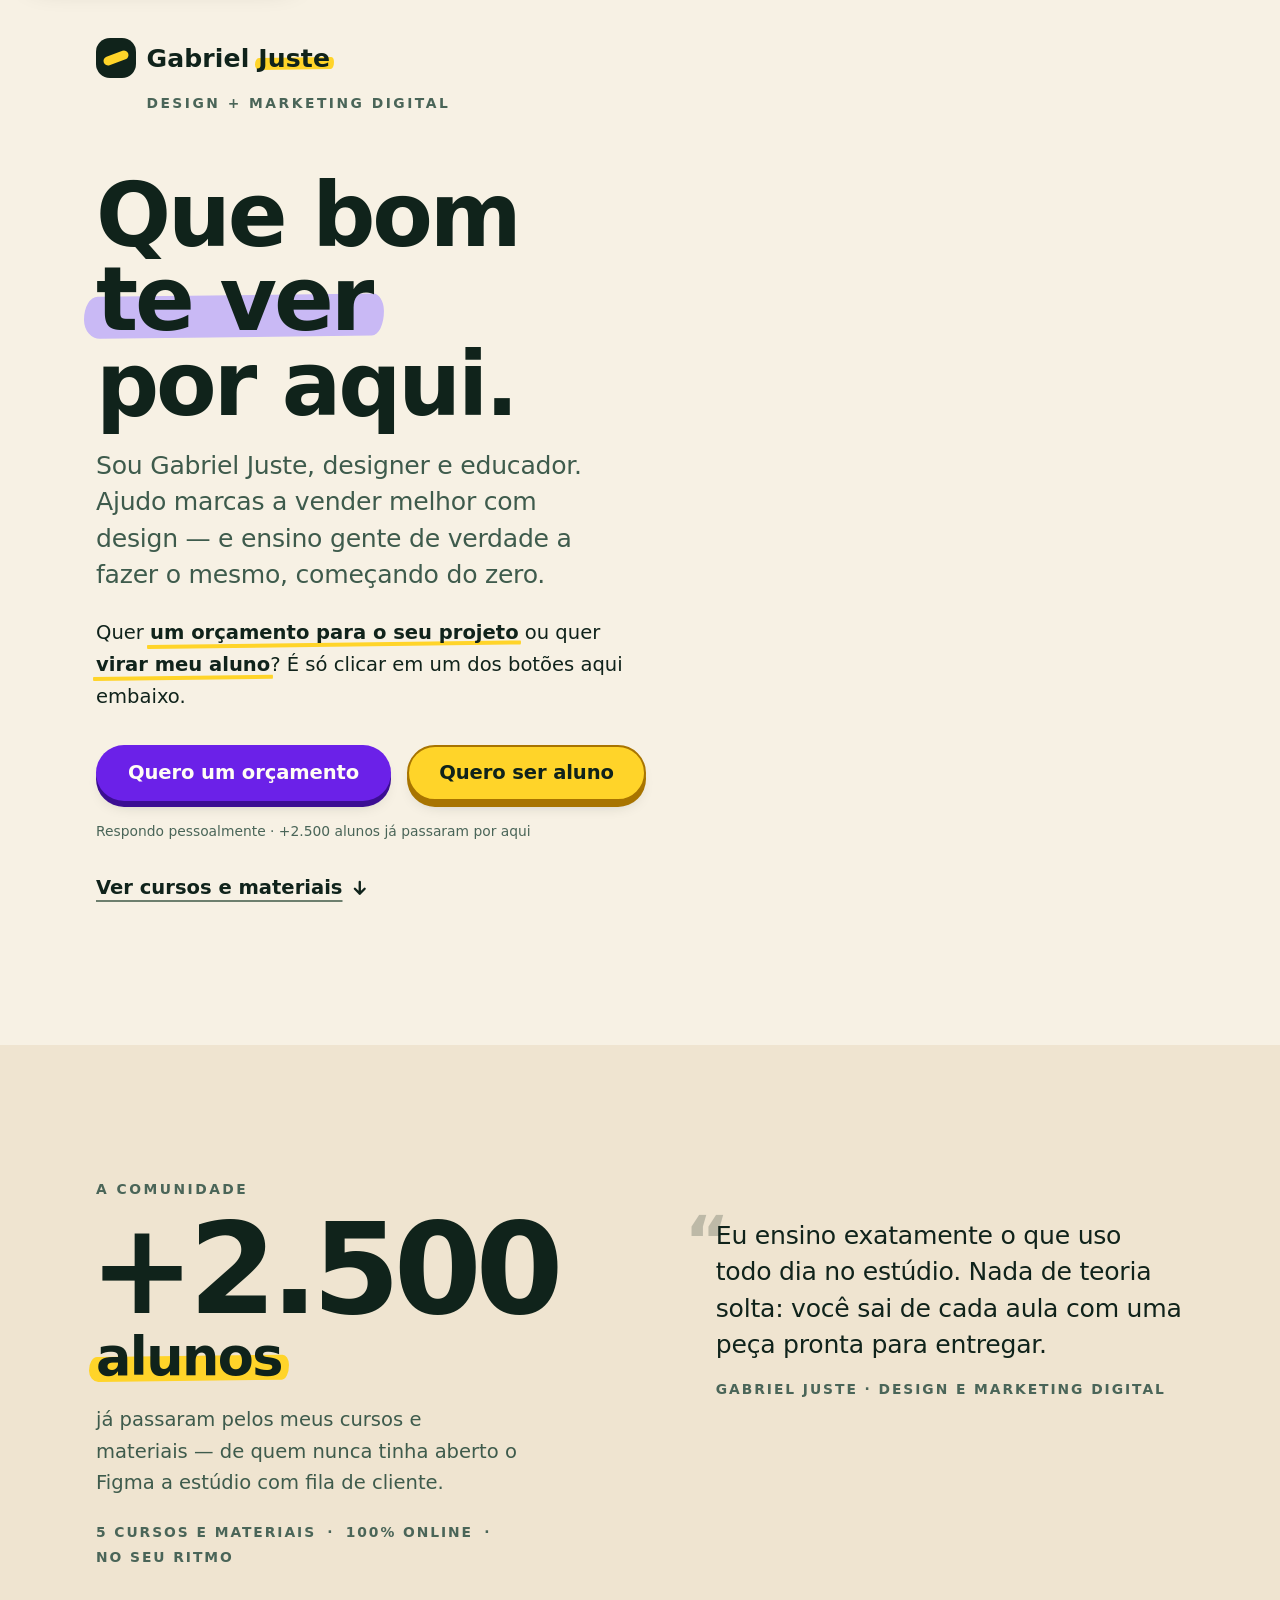
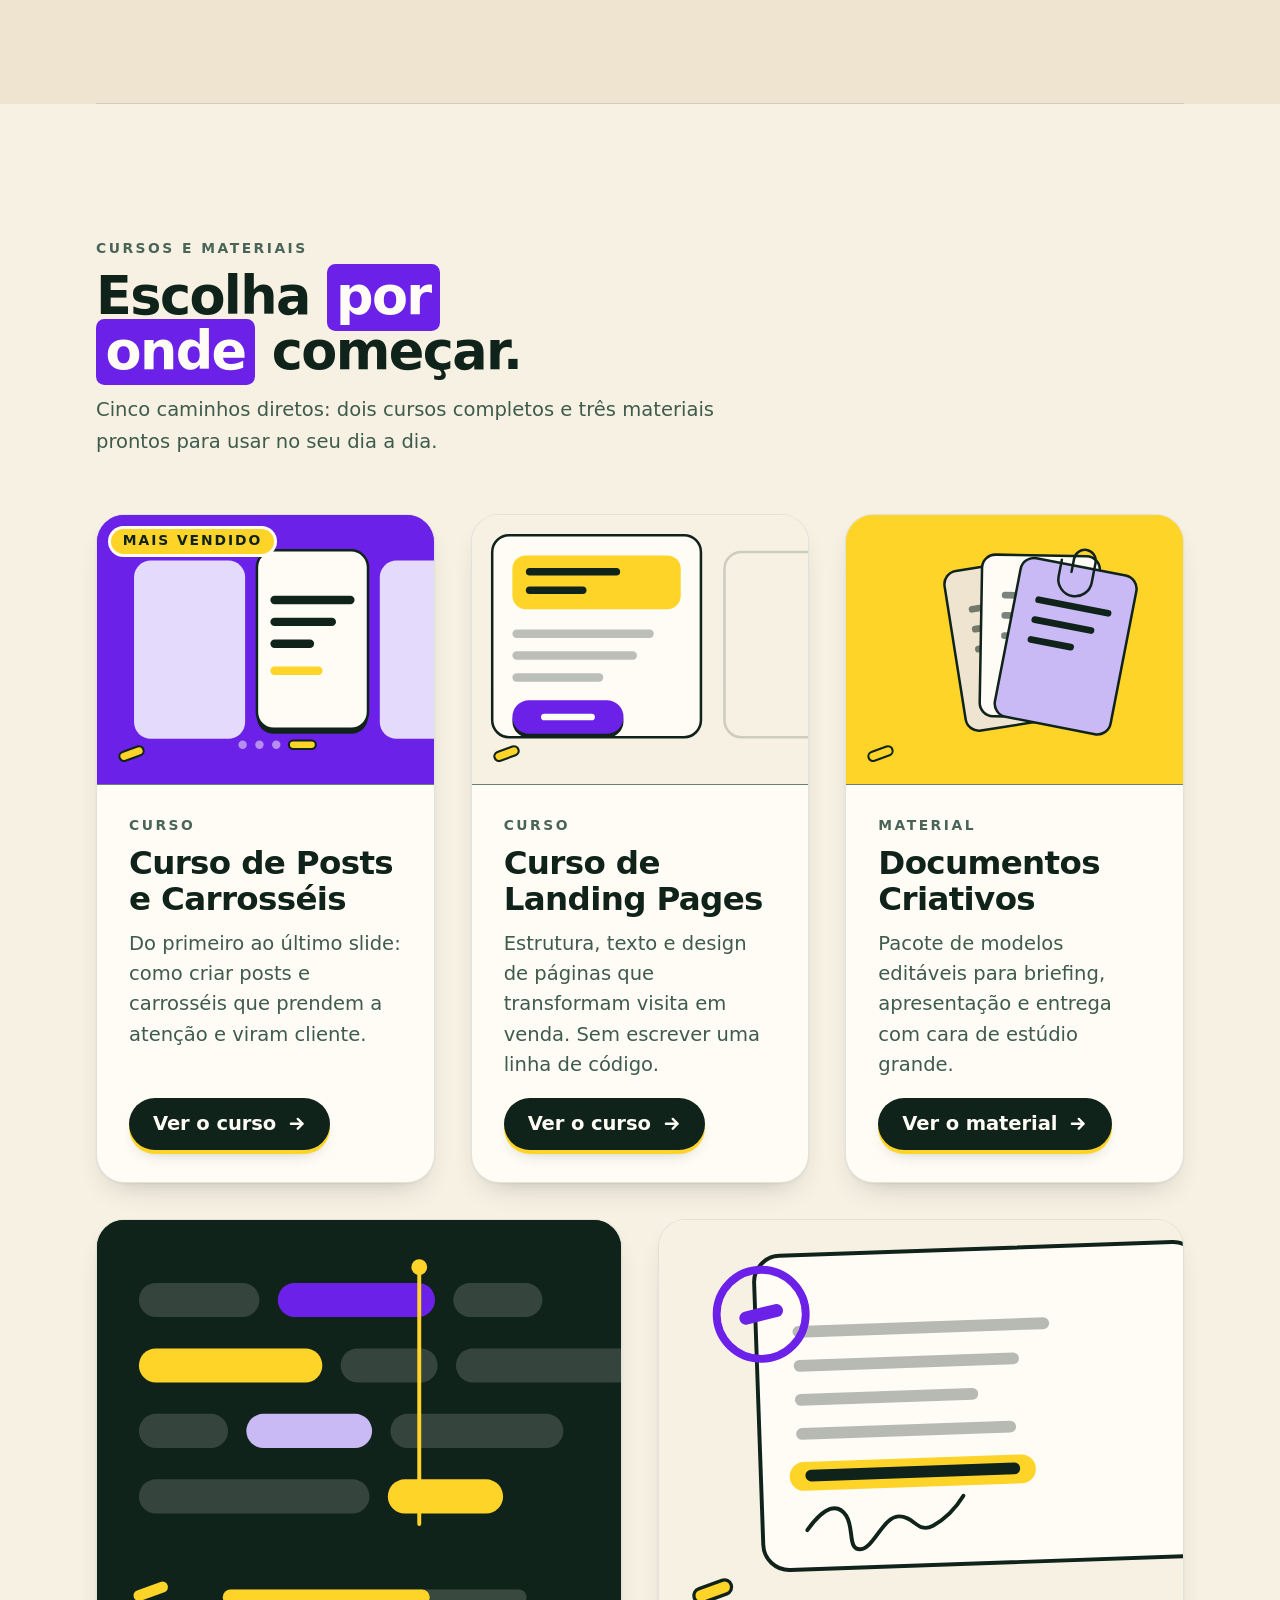
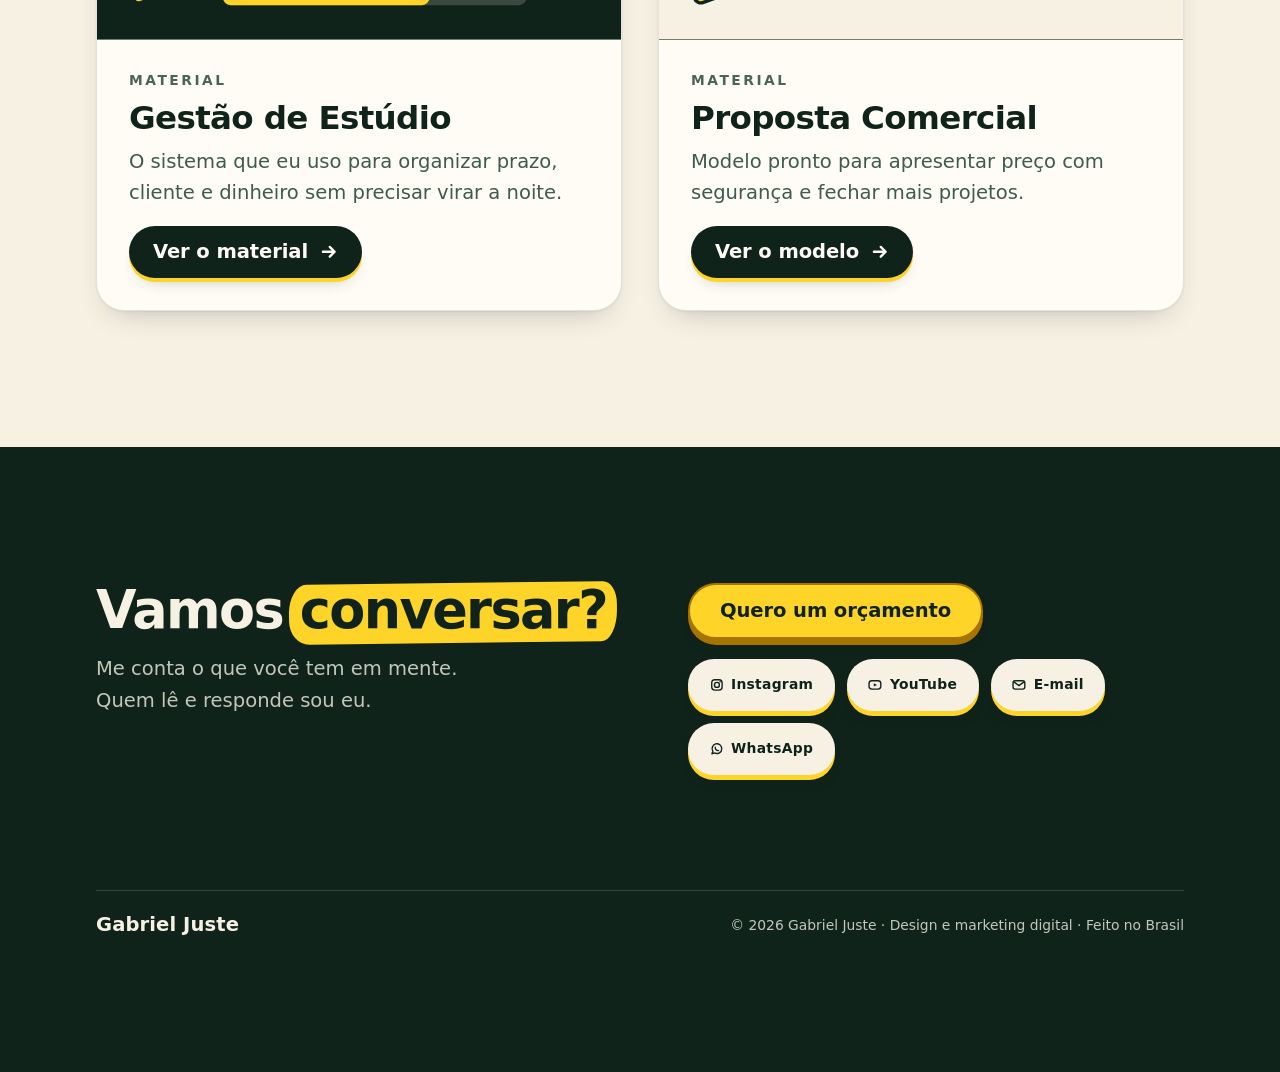
==== index.html @ 2e410f9e "Add Gabriel Juste link-bio landing page Static single-page hub (index.html + styles.css, no framewor" ====
<!doctype html>
<html lang="pt-BR">
<head>
<meta charset="utf-8">
<meta name="viewport" content="width=device-width, initial-scale=1">
<title>Gabriel Juste — Design e Marketing Digital</title>
<meta name="description" content="Cursos, materiais e orçamentos de design e marketing digital com Gabriel Juste. Mais de 2.500 alunos.">
<meta name="theme-color" content="#F7F1E4">
<meta name="color-scheme" content="only light">
<meta property="og:type" content="website">
<meta property="og:title" content="Gabriel Juste — Design e Marketing Digital">
<meta property="og:description" content="Cursos, materiais e orçamentos de design e marketing digital. Mais de 2.500 alunos.">
<meta property="og:locale" content="pt_BR">
<link rel="stylesheet" href="styles.css">
<link rel="icon" href="data:image/svg+xml,%3Csvg xmlns='http://www.w3.org/2000/svg' viewBox='0 0 40 40'%3E%3Crect width='40' height='40' rx='14' fill='%2310231B'/%3E%3Crect x='7' y='15.5' width='26' height='9' rx='4.5' fill='%23FFD429' transform='rotate(-20 20 20)'/%3E%3C/svg%3E">

<!-- =========================================================
     LINKS A SUBSTITUIR ANTES DE PUBLICAR
     Todos os href="#" abaixo são provisórios. Trocar por:
       1. "Quero um orçamento"  → link do WhatsApp / formulário
          ex.: https://wa.me/55DDDNUMERO?text=Oi%20Gabriel...
       2. "Quero ser aluno"     → página de vendas / checkout
       3. Os 5 botões dos cards → link de cada curso/material
       4. Rodapé                → Instagram, YouTube, e-mail, WhatsApp
     Os trechos marcados com "CONFIRMAR" sao texto de rascunho
     só o número "+2.500 alunos" veio do cliente.
     ========================================================= -->
</head>
<body>

<a class="skip" href="#conteudo">Pular para o conteúdo</a>

<!-- A marca do grifo: declarada uma vez, reutilizada nas cinco capas -->
<svg aria-hidden="true" focusable="false" style="position:absolute;width:0;height:0;overflow:hidden"><defs>
  <g id="grifo-mark">
    <rect x="0" y="0" width="30" height="11" rx="5.5" fill="#FFD429"
          stroke="#10231B" stroke-width="2.5" transform="rotate(-20 15 5.5)"/>
  </g>
  <g id="seta-dir">
    <path d="M4 10h12M11 5l5 5-5 5" fill="none" stroke="currentColor"
          stroke-width="2.4" stroke-linecap="round" stroke-linejoin="round"/>
  </g>
  <g id="seta-baixo">
    <path d="M10 4v12M5 11l5 5 5-5" fill="none" stroke="currentColor"
          stroke-width="2.4" stroke-linecap="round" stroke-linejoin="round"/>
  </g>
</defs></svg>

<header class="topo">
  <div class="wrap">
    <a class="logo" href="/">
      <svg class="logo__mark" width="40" height="40" viewBox="0 0 40 40" aria-hidden="true" focusable="false">
        <rect width="40" height="40" rx="14" fill="#10231B"/>
        <rect x="7" y="15.5" width="26" height="9" rx="4.5" fill="#FFD429" transform="rotate(-20 20 20)"/>
      </svg>
      <span class="wordmark">Gabriel <span class="grifo"><span>Juste</span></span></span>
    </a>
    <p class="kicker">Design + Marketing Digital</p>
  </div>
</header>

<main id="conteudo">

  <!-- ============ 1. TOPO / BOAS-VINDAS ============ -->
  <section class="hero" aria-labelledby="h-hero">
    <div class="wrap">
      <div class="col">
        <h1 id="h-hero">Que bom <span class="grifo grifo--lilas" style="--i:0"><span>te ver</span></span> por aqui.</h1>

        <p class="lead">Sou Gabriel Juste, designer e educador. Ajudo marcas a vender melhor com design — e ensino gente de verdade a fazer o mesmo, começando do zero.</p>

        <p class="instrucao">Quer <strong class="grifo grifo--sublinha" style="--i:1"><span>um orçamento para o seu projeto</span></strong> ou quer <strong class="grifo grifo--sublinha" style="--i:2"><span>virar meu aluno</span></strong>? É só clicar em um dos botões aqui embaixo.</p>

        <div class="cta-row">
          <a class="btn btn--primary" href="#">Quero um orçamento</a>
          <a class="btn btn--secondary" href="#">Quero ser aluno</a>
        </div>

        <!-- CONFIRMAR: prazo de resposta -->
        <p class="micro">Respondo pessoalmente · +2.500 alunos já passaram por aqui</p>

        <a class="link-t" href="#cursos">Ver cursos e materiais
          <svg class="btn__arrow" viewBox="0 0 20 20" aria-hidden="true" focusable="false"><use href="#seta-baixo"/></svg>
        </a>
      </div>
    </div>
  </section>

  <!-- ============ 2. DESTAQUE / PROVA SOCIAL ============ -->
  <section class="band band--sand" aria-labelledby="h-prova">
    <div class="wrap">
      <p class="kicker">A comunidade</p>

      <div class="stat">
        <div>
          <h2 id="h-prova" class="stat__head">
            <span class="stat__num">+2.500</span>
            <span class="stat__word grifo" style="--i:0"><span>alunos</span></span>
          </h2>
          <p class="stat__support">já passaram pelos meus cursos e materiais — de quem nunca tinha aberto o Figma a estúdio com fila de cliente.</p>
          <!-- CONFIRMAR: formato e disponibilidade das ofertas -->
          <ul class="stat__mini">
            <li>5 cursos e materiais</li>
            <li>100% online</li>
            <li>No seu ritmo</li>
          </ul>
        </div>

        <div class="stat__quote">
          <blockquote>Eu ensino exatamente o que uso todo dia no estúdio. Nada de teoria solta: você sai de cada aula com uma peça pronta para entregar.</blockquote>
          <cite>Gabriel Juste · Design e marketing digital</cite>
        </div>
      </div>
    </div>
  </section>

  <!-- ============ 3. CURSOS E MATERIAIS ============ -->
  <section class="cursos" id="cursos" aria-labelledby="h-cursos">
    <div class="wrap">
      <p class="kicker">Cursos e materiais</p>
      <h2 id="h-cursos">Escolha <span class="bloco">por onde</span> começar.</h2>
      <p class="cursos__sub">Cinco caminhos diretos: dois cursos completos e três materiais prontos para usar no seu dia a dia.</p>

      <ul class="cards">

        <!-- 1. POSTS E CARROSSÉIS -->
        <li class="card"><article>
          <div class="card__cover" style="--cover-bg:#6B21E8">
            <svg viewBox="0 0 400 320" preserveAspectRatio="xMidYMid meet" width="100%" height="100%" aria-hidden="true" focusable="false">
              <rect width="400" height="320" fill="#6B21E8"/>
              <rect x="44" y="54" width="132" height="212" rx="20" fill="#E4DAFB"/>
              <path d="M356 146l18 14-18 14" fill="none" stroke="#10231B" stroke-width="3" stroke-linecap="round" stroke-linejoin="round"/>
              <rect x="336" y="54" width="132" height="212" rx="20" fill="#E4DAFB"/>
              <rect x="190" y="48" width="132" height="212" rx="20" fill="#10231B"/>
              <rect x="190" y="42" width="132" height="212" rx="20" fill="#FFFCF5" stroke="#10231B" stroke-width="3"/>
              <rect x="206" y="96" width="100" height="10" rx="5" fill="#10231B"/>
              <rect x="206" y="122" width="78" height="10" rx="5" fill="#10231B"/>
              <rect x="206" y="148" width="52" height="10" rx="5" fill="#10231B"/>
              <rect x="206" y="180" width="62" height="10" rx="5" fill="#FFD429"/>
              <rect x="168" y="268" width="10" height="10" rx="5" fill="#FFFCF5" opacity=".5"/>
              <rect x="188" y="268" width="10" height="10" rx="5" fill="#FFFCF5" opacity=".5"/>
              <rect x="208" y="268" width="10" height="10" rx="5" fill="#FFFCF5" opacity=".5"/>
              <rect x="228" y="268" width="32" height="10" rx="5" fill="#FFD429" stroke="#10231B" stroke-width="2.5"/>
              <use href="#grifo-mark" x="26" y="278"/>
            </svg>
            <span class="card__badge">Mais vendido</span>
          </div>
          <div class="card__body">
            <p class="kicker">Curso</p>
            <h3>Curso de Posts e Carrosséis</h3>
            <p class="card__desc">Do primeiro ao último slide: como criar posts e carrosséis que prendem a atenção e viram cliente.</p>
            <a class="btn btn--card" href="#" aria-label="Ver o Curso de Posts e Carrosséis">Ver o curso
              <svg class="btn__arrow" viewBox="0 0 20 20" aria-hidden="true" focusable="false"><use href="#seta-dir"/></svg>
            </a>
          </div>
        </article></li>

        <!-- 2. LANDING PAGES -->
        <li class="card"><article>
          <div class="card__cover" style="--cover-bg:#F7F1E4">
            <svg viewBox="0 0 400 320" preserveAspectRatio="xMidYMid meet" width="100%" height="100%" aria-hidden="true" focusable="false">
              <rect width="400" height="320" fill="#F7F1E4"/>
              <rect x="300" y="44" width="120" height="220" rx="20" fill="none" stroke="#10231B" stroke-width="3" opacity=".18"/>
              <rect x="24" y="24" width="248" height="240" rx="20" fill="#FFFCF5" stroke="#10231B" stroke-width="3"/>
              <rect x="48" y="48" width="200" height="64" rx="16" fill="#FFD429"/>
              <rect x="64" y="63" width="112" height="9" rx="4.5" fill="#10231B"/>
              <rect x="64" y="85" width="72" height="9" rx="4.5" fill="#10231B"/>
              <rect x="48" y="136" width="168" height="10" rx="5" fill="#10231B" opacity=".28"/>
              <rect x="48" y="162" width="148" height="10" rx="5" fill="#10231B" opacity=".28"/>
              <rect x="48" y="188" width="108" height="10" rx="5" fill="#10231B" opacity=".28"/>
              <rect x="48" y="225" width="132" height="40" rx="20" fill="#10231B"/>
              <rect x="48" y="220" width="132" height="40" rx="20" fill="#6B21E8"/>
              <rect x="82" y="236" width="64" height="8" rx="4" fill="#FFFCF5"/>
              <use href="#grifo-mark" x="26" y="278"/>
            </svg>
          </div>
          <div class="card__body">
            <p class="kicker">Curso</p>
            <h3>Curso de Landing Pages</h3>
            <p class="card__desc">Estrutura, texto e design de páginas que transformam visita em venda. Sem escrever uma linha de código.</p>
            <a class="btn btn--card" href="#" aria-label="Ver o Curso de Landing Pages">Ver o curso
              <svg class="btn__arrow" viewBox="0 0 20 20" aria-hidden="true" focusable="false"><use href="#seta-dir"/></svg>
            </a>
          </div>
        </article></li>

        <!-- 3. DOCUMENTOS CRIATIVOS -->
        <li class="card"><article>
          <div class="card__cover" style="--cover-bg:#FFD429">
            <svg viewBox="0 0 400 320" preserveAspectRatio="xMidYMid meet" width="100%" height="100%" aria-hidden="true" focusable="false">
              <rect width="400" height="320" fill="#FFD429"/>
              <g transform="rotate(-9 230 158)">
                <rect x="130" y="52" width="140" height="192" rx="16" fill="#EFE4D0" stroke="#10231B" stroke-width="3"/>
                <rect x="154" y="96" width="92" height="8" rx="4" fill="#10231B" opacity=".55"/>
                <rect x="154" y="120" width="76" height="8" rx="4" fill="#10231B" opacity=".55"/>
                <rect x="154" y="144" width="56" height="8" rx="4" fill="#10231B" opacity=".55"/>
              </g>
              <g transform="rotate(1 230 158)">
                <rect x="160" y="48" width="140" height="192" rx="16" fill="#FFFCF5" stroke="#10231B" stroke-width="3"/>
                <rect x="184" y="92" width="92" height="8" rx="4" fill="#10231B" opacity=".55"/>
                <rect x="184" y="116" width="76" height="8" rx="4" fill="#10231B" opacity=".55"/>
                <rect x="184" y="140" width="56" height="8" rx="4" fill="#10231B" opacity=".55"/>
              </g>
              <g transform="rotate(11 230 158)">
                <rect x="190" y="54" width="140" height="192" rx="16" fill="#C9B9F5" stroke="#10231B" stroke-width="3"/>
                <rect x="214" y="98" width="92" height="8" rx="4" fill="#10231B"/>
                <rect x="214" y="122" width="76" height="8" rx="4" fill="#10231B"/>
                <rect x="214" y="146" width="56" height="8" rx="4" fill="#10231B"/>
                <path d="M250 62v-16a13 13 0 0 1 26 0v24a20 20 0 0 1-40 0V50"
                      fill="none" stroke="#10231B" stroke-width="3" stroke-linecap="round" stroke-linejoin="round"/>
              </g>
              <use href="#grifo-mark" x="26" y="278"/>
            </svg>
          </div>
          <div class="card__body">
            <p class="kicker">Material</p>
            <h3>Documentos Criativos</h3>
            <p class="card__desc">Pacote de modelos editáveis para briefing, apresentação e entrega com cara de estúdio grande.</p>
            <a class="btn btn--card" href="#" aria-label="Ver o material Documentos Criativos">Ver o material
              <svg class="btn__arrow" viewBox="0 0 20 20" aria-hidden="true" focusable="false"><use href="#seta-dir"/></svg>
            </a>
          </div>
        </article></li>

        <!-- 4. GESTÃO DE ESTÚDIO -->
        <li class="card card--wide"><article>
          <div class="card__cover" style="--cover-bg:#10231B">
            <svg viewBox="0 0 400 320" preserveAspectRatio="xMidYMid meet" width="100%" height="100%" aria-hidden="true" focusable="false">
              <rect width="400" height="320" fill="#10231B"/>
              <rect x="32"  y="48"  width="92"  height="26" rx="13" fill="#F7F1E4" opacity=".16"/>
              <rect x="138" y="48"  width="120" height="26" rx="13" fill="#6B21E8"/>
              <rect x="272" y="48"  width="68"  height="26" rx="13" fill="#F7F1E4" opacity=".16"/>
              <rect x="32"  y="98"  width="140" height="26" rx="13" fill="#FFD429"/>
              <rect x="186" y="98"  width="74"  height="26" rx="13" fill="#F7F1E4" opacity=".16"/>
              <rect x="274" y="98"  width="140" height="26" rx="13" fill="#F7F1E4" opacity=".16"/>
              <rect x="32"  y="148" width="68"  height="26" rx="13" fill="#F7F1E4" opacity=".16"/>
              <rect x="114" y="148" width="96"  height="26" rx="13" fill="#C9B9F5"/>
              <rect x="224" y="148" width="132" height="26" rx="13" fill="#F7F1E4" opacity=".16"/>
              <rect x="32"  y="198" width="176" height="26" rx="13" fill="#F7F1E4" opacity=".16"/>
              <rect x="222" y="198" width="88"  height="26" rx="13" fill="#FFD429"/>
              <path d="M246 36v196" stroke="#FFD429" stroke-width="3" stroke-linecap="round"/>
              <circle cx="246" cy="36" r="6" fill="#FFD429"/>
              <rect x="96" y="282" width="232" height="12" rx="6" fill="#F7F1E4" opacity=".18"/>
              <rect x="96" y="282" width="158" height="12" rx="6" fill="#FFD429"/>
              <use href="#grifo-mark" x="26" y="278"/>
            </svg>
          </div>
          <div class="card__body">
            <p class="kicker">Material</p>
            <h3>Gestão de Estúdio</h3>
            <p class="card__desc">O sistema que eu uso para organizar prazo, cliente e dinheiro sem precisar virar a noite.</p>
            <a class="btn btn--card" href="#" aria-label="Ver o material Gestão de Estúdio">Ver o material
              <svg class="btn__arrow" viewBox="0 0 20 20" aria-hidden="true" focusable="false"><use href="#seta-dir"/></svg>
            </a>
          </div>
        </article></li>

        <!-- 5. PROPOSTA COMERCIAL -->
        <li class="card card--wide"><article>
          <div class="card__cover" style="--cover-bg:#F7F1E4">
            <svg viewBox="0 0 400 320" preserveAspectRatio="xMidYMid meet" width="100%" height="100%" aria-hidden="true" focusable="false">
              <rect width="400" height="320" fill="#F7F1E4"/>
              <g transform="rotate(-2 246 142)">
                <rect x="76" y="22" width="340" height="240" rx="20" fill="#FFFCF5" stroke="#10231B" stroke-width="3"/>
                <rect x="104" y="76"  width="196" height="9" rx="4.5" fill="#10231B" opacity=".3"/>
                <rect x="104" y="102" width="172" height="9" rx="4.5" fill="#10231B" opacity=".3"/>
                <rect x="104" y="128" width="140" height="9" rx="4.5" fill="#10231B" opacity=".3"/>
                <rect x="104" y="154" width="168" height="9" rx="4.5" fill="#10231B" opacity=".3"/>
                <rect x="98"  y="180" width="188" height="22" rx="11" fill="#FFD429"/>
                <rect x="110" y="186" width="164" height="9"  rx="4.5" fill="#10231B"/>
                <path d="M110 232c14-18 24-20 30-10s0 26 10 26 18-24 30-24 14 14 26 8 20-16 24-22"
                      fill="none" stroke="#10231B" stroke-width="3" stroke-linecap="round" stroke-linejoin="round"/>
              </g>
              <circle cx="78" cy="72" r="34" fill="none" stroke="#6B21E8" stroke-width="6"/>
              <rect x="61" y="67" width="34" height="10" rx="5" fill="#6B21E8" transform="rotate(-14 78 72)"/>
              <use href="#grifo-mark" x="26" y="278"/>
            </svg>
          </div>
          <div class="card__body">
            <p class="kicker">Material</p>
            <h3>Proposta Comercial</h3>
            <p class="card__desc">Modelo pronto para apresentar preço com segurança e fechar mais projetos.</p>
            <a class="btn btn--card" href="#" aria-label="Ver o modelo de Proposta Comercial">Ver o modelo
              <svg class="btn__arrow" viewBox="0 0 20 20" aria-hidden="true" focusable="false"><use href="#seta-dir"/></svg>
            </a>
          </div>
        </article></li>

      </ul>
    </div>
  </section>

</main>

<!-- ============ 4. RODAPÉ ============ -->
<footer class="band band--dark">
  <div class="wrap rodape__grid">
    <div class="rodape__left">
      <h2>Vamos <span class="grifo"><span>conversar?</span></span></h2>
      <p>Me conta o que você tem em mente. Quem lê e responde sou eu.</p>
    </div>

    <div class="rodape__right">
      <a class="btn btn--secondary" href="#">Quero um orçamento</a>
      <nav aria-label="Contato e redes">
        <ul class="contatos">
          <li><a class="btn btn--cream" href="#">
            <svg class="btn__arrow" viewBox="0 0 20 20" aria-hidden="true" focusable="false">
              <rect x="2.5" y="2.5" width="15" height="15" rx="4.5" fill="none" stroke="currentColor" stroke-width="2"/>
              <circle cx="10" cy="10" r="3.6" fill="none" stroke="currentColor" stroke-width="2"/>
              <circle cx="14.6" cy="5.4" r="1.15" fill="currentColor"/>
            </svg>Instagram</a></li>
          <li><a class="btn btn--cream" href="#">
            <svg class="btn__arrow" viewBox="0 0 20 20" aria-hidden="true" focusable="false">
              <rect x="1.5" y="4" width="17" height="12" rx="4" fill="none" stroke="currentColor" stroke-width="2"/>
              <path d="M8.4 7.6l4.6 2.4-4.6 2.4z" fill="currentColor"/>
            </svg>YouTube</a></li>
          <li><a class="btn btn--cream" href="#">
            <svg class="btn__arrow" viewBox="0 0 20 20" aria-hidden="true" focusable="false">
              <rect x="1.5" y="4" width="17" height="12" rx="3" fill="none" stroke="currentColor" stroke-width="2"/>
              <path d="M2.6 5.6L10 11l7.4-5.4" fill="none" stroke="currentColor" stroke-width="2" stroke-linecap="round" stroke-linejoin="round"/>
            </svg>E-mail</a></li>
          <li><a class="btn btn--cream" href="#">
            <svg class="btn__arrow" viewBox="0 0 20 20" aria-hidden="true" focusable="false">
              <path d="M17 9.6a7 7 0 0 1-10.3 6.2L2.8 17l1.3-3.7A7 7 0 1 1 17 9.6z" fill="none" stroke="currentColor" stroke-width="2" stroke-linejoin="round"/>
              <path d="M7.6 7.6c0 3 1.8 4.8 4.8 4.8"  fill="none" stroke="currentColor" stroke-width="2" stroke-linecap="round"/>
            </svg>WhatsApp</a></li>
        </ul>
      </nav>
    </div>

    <div class="rodape__bottom">
      <span class="wordmark">Gabriel Juste</span>
      <p class="micro">© 2026 Gabriel Juste · Design e marketing digital · Feito no Brasil</p>
    </div>
  </div>
</footer>

<script>
/* O único script da página: faz cada grifo ser "passado" com o marcador
   quando entra na tela. --sweep já vale 1 no CSS, então sem JS, com JS
   bloqueado ou com movimento reduzido o traço simplesmente aparece
   desenhado — não existe estado escondido nem FOUC. */
(function(){
  if (matchMedia('(prefers-reduced-motion: reduce)').matches) return;
  var marks = document.querySelectorAll('.grifo');
  if (!('IntersectionObserver' in window) || !marks.length) return;
  marks.forEach(function(m){ m.style.setProperty('--sweep','0'); });
  var io = new IntersectionObserver(function(entries){
    entries.forEach(function(e){
      if (!e.isIntersecting) return;
      e.target.style.setProperty('--sweep','1');
      io.unobserve(e.target);
    });
  }, { threshold: 0.6 });
  marks.forEach(function(m){ io.observe(m); });
})();
</script>

</body>
</html>
---- styles.css ----
/* ============================================================
   GABRIEL JUSTE — link bio
   Direção: GRIFO — Editorial de Marcador

   REGRAS DE COR (não quebrar):
   1. O amarelo (#FFD429 / #F2B705) é SEMPRE superfície, nunca texto.
      Por isso não existe uma variável --text-yellow neste arquivo.
   2. Nunca colocar --ink sobre --purple sólido (2,35:1). O roxo sólido
      só carrega texto creme; a tinta verde vai sobre os tons --purple-mark.
   3. A sombra é semântica: "lip" duro sem blur = elemento clicável (.btn).
      Todo o resto usa as sombras suaves --air-*.
   ============================================================ */

:root{
  color-scheme: only light;

  /* --- superfícies --- */
  --bg:              #F7F1E4;   /* papel quente, fundo da página */
  --bg-alt:          #EFE4D0;   /* areia quente, faixa +2.500     */
  --surface:         #FFFCF5;   /* card / superfície interna      */

  /* --- tinta --- */
  --ink:             #10231B;   /* títulos + corpo                */
  --ink-2:           #3E5B4C;   /* texto secundário               */
  --ink-3:           #4A6558;   /* kickers, micro-linhas          */
  --cream-2:         #C3C7BA;   /* texto suave na faixa escura    */

  /* --- acentos --- */
  --purple:          #6B21E8;
  --purple-deep:     #5A16C9;
  --purple-lip:      #3B0E93;
  --purple-mark:     #C9B9F5;   /* grifo lilás, seguro para tinta */
  --purple-mark-lo:  #E4DAFB;   /* painéis das capas              */
  --yellow:          #FFD429;
  --yellow-deep:     #F2B705;
  --amber:           #A87400;   /* lip + borda do amarelo         */

  /* --- linhas --- */
  --line-soft:   rgba(16,35,27,.12);  /* decorativa               */
  --line-strong: #6D7F6E;             /* fio com contraste 3:1    */

  /* --- foco (trocado por superfície) --- */
  --focus: #5A16C9;

  /* --- tipografia --- */
  --font-display: ui-rounded, "SF Pro Rounded", "Hiragino Maru Gothic ProN",
    "Varela Round", "Nunito", "Quicksand", "Arial Rounded MT Bold",
    "Segoe UI Variable Display", "Segoe UI", "Trebuchet MS",
    system-ui, -apple-system, Roboto, "Helvetica Neue", Arial, sans-serif;

  --step--1: clamp(0.8125rem, 0.7917rem + 0.093vw, 0.875rem); /* 13→14  */
  --step-0:  clamp(1.0625rem, 1rem + 0.278vw, 1.25rem);       /* 17→20  */
  --step-1:  clamp(1.25rem, 1.125rem + 0.556vw, 1.625rem);    /* 20→26  */
  --step-2:  clamp(1.5rem, 1.2917rem + 0.926vw, 2.125rem);    /* 24→34  */
  --step-3:  clamp(2rem, 1.5rem + 2.222vw, 3.5rem);           /* 32→56  */
  --step-4:  clamp(2.75rem, 1.6667rem + 4.815vw, 6rem);       /* 44→96  */
  --step-5:  clamp(4.5rem, 3.1667rem + 5.926vw, 8.5rem);      /* 72→136 */

  /* --- espaço --- */
  --section-y: clamp(4rem, 2.2rem + 8vw, 8.5rem);
  --wrap: min(100% - 2.5rem, 68rem);
  --measure: 34rem;

  /* --- raios --- */
  --r-card: 28px;
  --r-chip: 999px;
  --r-focus: 6px;

  /* --- sombras suaves "air" (nunca em elementos clicáveis) --- */
  --air-1: 0 1px 2px rgba(16,35,27,.05), 0 14px 30px -16px rgba(16,35,27,.30);
  --air-2: 0 2px 4px rgba(16,35,27,.06), 0 26px 48px -20px rgba(16,35,27,.36);

  --ease: cubic-bezier(.2,.8,.3,1);
}

/* A página é um design claro e quente, assumido. Reafirmamos cada token
   sob preferência escura para que nenhum modo automático do navegador
   repinte a paleta em tons frios. */
@media (prefers-color-scheme: dark){
  :root{
    --bg:#F7F1E4; --bg-alt:#EFE4D0; --surface:#FFFCF5;
    --ink:#10231B; --ink-2:#3E5B4C; --ink-3:#4A6558; --cream-2:#C3C7BA;
    --purple:#6B21E8; --purple-deep:#5A16C9; --purple-lip:#3B0E93;
    --purple-mark:#C9B9F5; --purple-mark-lo:#E4DAFB;
    --yellow:#FFD429; --yellow-deep:#F2B705; --amber:#A87400;
    --line-soft:rgba(16,35,27,.12); --line-strong:#6D7F6E; --focus:#5A16C9;
  }
}

/* ============================================================
   BASE
   ============================================================ */
*,*::before,*::after{ box-sizing:border-box; }

html{ -webkit-text-size-adjust:100%; scroll-behavior:smooth; }

body{
  margin:0;
  background:var(--bg);
  color:var(--ink);
  font:400 var(--step-0)/1.62 var(--font-display);
  font-synthesis: weight;
  -webkit-font-smoothing:antialiased;
  -moz-osx-font-smoothing:grayscale;
  overflow-x:clip;
}

img,svg{ max-width:100%; }
h1,h2,h3{ margin:0; hyphens:none; text-wrap:balance; }
p{ margin:0; hyphens:auto; -webkit-hyphens:auto; max-width:var(--measure); }
ul{ margin:0; padding:0; }

:focus-visible{
  outline:3px solid var(--focus);
  outline-offset:3px;
  border-radius:var(--r-focus);
}

.wrap{ width:var(--wrap); margin-inline:auto; }

/* Fora da tela por transform, nunca por left:-9999px — um deslocamento
   negativo entra no scrollWidth do documento e cria rolagem horizontal
   fantasma no celular. */
.skip{
  position:absolute; left:0; top:0; z-index:999;
  display:inline-flex; align-items:center;
  min-height:56px; padding:0 1.5rem; margin:1rem;
  background:var(--bg); color:var(--ink);
  border-radius:var(--r-chip);
  font:700 var(--step-0)/1 var(--font-display);
  text-decoration:none; white-space:nowrap;
  box-shadow:0 4px 0 0 var(--yellow), var(--air-1);
  transform:translateY(-160%);
  transition:transform .16s var(--ease);
}
.skip:focus{ transform:translateY(0); }

/* ============================================================
   TIPOGRAFIA POR PAPEL
   Uma única família. Os papéis se separam por escala, peso e
   entreletra — nunca por um segundo tipo.
   ============================================================ */
.kicker{
  font:700 var(--step--1)/1.2 var(--font-display);
  letter-spacing:.18em; text-transform:uppercase;
  color:var(--ink-3); margin:0;
}
.wordmark{ font:700 var(--step-1)/1 var(--font-display); letter-spacing:.005em; }
h1{ font:700 var(--step-4)/0.96 var(--font-display); letter-spacing:-.035em; max-width:13ch; }
h2{ font:700 var(--step-3)/1.04 var(--font-display); letter-spacing:-.03em; max-width:18ch; }
h3{ font:700 var(--step-2)/1.12 var(--font-display); letter-spacing:-.02em; max-width:20ch; }
.lead{ font:500 var(--step-1)/1.45 var(--font-display); letter-spacing:-.01em; max-width:32ch; color:var(--ink-2); }
.micro{ font:400 var(--step--1)/1.5 var(--font-display); color:var(--ink-3); }
blockquote{ font:500 var(--step-1)/1.45 var(--font-display); letter-spacing:-.01em; max-width:30ch; margin:0; }
cite{
  font:700 var(--step--1)/1.4 var(--font-display);
  letter-spacing:.14em; text-transform:uppercase;
  font-style:normal; color:var(--ink-3);
}

/* ============================================================
   1. BOTÕES — pílula, "lip" duro sem blur, com curso de pressão real
   Escolhemos a sombra dura deslocada em vez da elevação difusa:
   (a) uma sombra cinza borrada sobre o creme #F7F1E4 vira névoa e
       deixa o papel quente encardido; o lip sólido mantém o fundo
       limpo até a borda da pílula;
   (b) o lip dá uma pressão física 1:1 — o botão anda exatamente a
       altura do próprio lip e encosta no papel, o que se sente no
       celular, onde está a maior parte do tráfego;
   (c) é linguagem de impressão/adesivo, a mesma dos grifos.
   ============================================================ */
.btn{
  --lip: 6px;
  --lip-hover: 9px;
  --lip-color: var(--purple-lip);
  --btn-bg: var(--purple);
  --btn-ink: var(--surface);

  display:inline-flex; align-items:center; justify-content:center; gap:.55em;
  min-height:56px; padding:1rem 2rem;
  border:0; border-radius:var(--r-chip);
  background:var(--btn-bg); color:var(--btn-ink);
  font:700 var(--step-0)/1 var(--font-display); letter-spacing:-.005em;
  text-decoration:none; text-align:center; cursor:pointer;
  -webkit-tap-highlight-color:transparent;
  box-shadow: 0 var(--lip) 0 0 var(--lip-color),
              0 10px 18px -12px rgba(16,35,27,.45);
  transform: translateY(0);
  transition: transform .16s var(--ease), box-shadow .16s var(--ease),
              background-color .16s linear;
}
@media (hover:hover){
  .btn:hover{
    transform: translateY(-3px);
    box-shadow: 0 var(--lip-hover) 0 0 var(--lip-color),
                0 16px 24px -14px rgba(16,35,27,.5);
  }
}
.btn:active{
  transform: translateY(var(--lip));
  box-shadow: 0 0 0 0 var(--lip-color), 0 2px 4px -3px rgba(16,35,27,.5);
  transition-duration:.07s;
}
.btn:focus-visible{ outline:3px solid var(--focus); outline-offset:4px; }

.btn__arrow{ width:1em; height:1em; flex:none; }
@media (hover:hover){
  .btn--card:hover .btn__arrow{ transform:translateX(3px); }
}
.btn__arrow{ transition:transform .16s var(--ease); }

/* PRIMÁRIO — creme sobre roxo 6,81:1 | preenchimento vs página 6,20:1 */
.btn--primary{ --btn-bg:var(--purple); --btn-ink:var(--surface); --lip-color:var(--purple-lip); }
@media (hover:hover){ .btn--primary:hover{ --btn-bg:var(--purple-deep); } } /* 8,56:1 */

/* SECUNDÁRIO — tinta sobre amarelo 11,50:1. O amarelo tem só 1,27:1
   contra a página, então esta é a única variante com borda: 2px de
   --amber dão um limite de 3,61:1 em todo o contorno (WCAG 1.4.11). */
.btn--secondary{
  --btn-bg:var(--yellow); --btn-ink:var(--ink); --lip-color:var(--amber);
  border:2px solid var(--amber); padding:calc(1rem - 2px) calc(2rem - 2px);
}
@media (hover:hover){ .btn--secondary:hover{ --btn-bg:var(--yellow-deep); } } /* 9,04:1 */

/* CARD — a pílula de tinta com o lip amarelo. Essa faixa amarela sob
   os cinco CTAs é a listra que o olho encontra ao descer a grade. */
.btn--card{
  --btn-bg:var(--ink); --btn-ink:var(--surface); --lip-color:var(--yellow);
  --lip:4px; --lip-hover:6px;
  min-height:52px; padding:.875rem 1.5rem;
}

/* CREME — sobre a faixa escura do rodapé. */
.btn--cream{
  --btn-bg:var(--bg); --btn-ink:var(--ink); --lip-color:var(--yellow);
  --lip:5px; --lip-hover:8px;
  min-height:52px; padding:.875rem 1.35rem;
  font-size:var(--step--1); letter-spacing:.02em;
}

/* LINK DE TEXTO — o terceiro caminho, não é pílula. Alvo de 44px. */
.link-t{
  display:inline-flex; align-items:center; gap:.4em;
  min-height:44px; padding:.25rem 0;
  font:700 var(--step-0)/1 var(--font-display); color:var(--ink);
  text-decoration:underline; text-decoration-thickness:2px;
  text-underline-offset:.3em; text-decoration-color:var(--line-strong);
  transition:text-decoration-color .16s linear;
}
@media (hover:hover){ .link-t:hover{ text-decoration-color:var(--purple); } }
.link-t:focus-visible{ outline:3px solid var(--focus); outline-offset:4px; border-radius:var(--r-focus); }

@media (max-width:559px){ .cta-row .btn{ width:100%; } }

/* ============================================================
   2. O GRIFO — a assinatura da página
   MARCAÇÃO OBRIGATÓRIA: <span class="grifo"><span>palavra</span></span>
   O span interno não é opcional: sem ele o traço cobre o texto.
   --sweep vale 1 por padrão, então sem JS o grifo já aparece desenhado.
   ============================================================ */
.grifo{ position:relative; display:inline-block; }
.grifo > span{ position:relative; z-index:1; }
.grifo::before{
  content:""; position:absolute; z-index:0;
  left:-.14em; right:-.14em; bottom:.04em; height:.48em;
  background:var(--yellow);
  border-radius:.34em .26em .3em .38em / .55em .42em .6em .45em;
  transform: rotate(-.7deg) scaleX(var(--sweep,1));
  transform-origin:left center;
  transition: transform .55s cubic-bezier(.22,.9,.28,1);
  transition-delay: calc(var(--i,0) * 90ms);
}
.grifo--lilas::before{ background:var(--purple-mark); }  /* tinta sobre ele = 9,19:1 */
.grifo--sublinha::before{
  height:.22em; bottom:-.02em;
  border-radius:.14em .1em .12em .16em / .5em .4em .55em .45em;
}
/* Dentro da faixa escura a palavra grifada vira tinta (11,50:1 sobre o
   amarelo). Como o fundo também é escuro, o traço precisa cobrir a
   palavra inteira: com a altura normal de marca-texto (.48em) só a
   metade de baixo ficaria sobre o amarelo e o topo das letras sumiria
   contra o verde escuro. Aqui o grifo vira uma tarja cheia. */
.band--dark .grifo > span{ color:var(--ink); }
.band--dark .grifo::before{
  height:1.14em; bottom:-.15em; left:-.2em; right:-.2em;
}

/* bloco roxo sólido: só texto creme — tinta sobre roxo é 2,35:1 */
.bloco{
  background:var(--purple); color:var(--surface);       /* 6,81:1 */
  padding:.02em .18em .09em; border-radius:.16em;
  box-decoration-break:clone; -webkit-box-decoration-break:clone;
}

/* ============================================================
   3. TOPO
   ============================================================ */
.topo{ padding-block: clamp(1.5rem,1rem + 1.6vw,2.5rem) 0; }
.logo{
  display:inline-flex; align-items:center; gap:.65rem;
  min-height:44px; text-decoration:none; color:var(--ink);
}
.logo__mark{ flex:none; }
.topo .kicker{ margin-top:.4rem; margin-left:calc(40px + .65rem); }

/* ============================================================
   4. HERO
   ============================================================ */
.hero{ padding-block: clamp(2.5rem,1.5rem + 3vw,4.5rem) var(--section-y); }
/* A medida de leitura continua nos próprios parágrafos (--measure, 32ch,
   46ch). A coluna é um pouco mais larga só para os dois botões caberem
   lado a lado no desktop — presos a 34rem eles quebravam em duas linhas. */
.hero .col{ max-width:40rem; }
.hero .lead{ margin-top:1.25rem; }
.instrucao{ margin-top:1.5rem; color:var(--ink); max-width:46ch; }
.cta-row{ display:flex; flex-wrap:wrap; gap:1rem; margin-top:2rem; }
@media (max-width:559px){ .cta-row{ gap:.75rem; } }
.hero .micro{ margin-top:1.25rem; }
.hero .link-t{ margin-top:1.5rem; }

/* ============================================================
   5. FAIXAS + BLOCO DE PROVA SOCIAL (+2.500)
   ============================================================ */
.band{ padding-block: var(--section-y); }
.band--sand{ background:var(--bg-alt); padding-bottom:0; }
.band--sand > .wrap{ padding-bottom:var(--section-y); border-bottom:1px solid var(--line-soft); }
.band--dark{ background:var(--ink); color:var(--bg); --focus:var(--yellow); } /* 14,60:1 */
.band--dark p{ color:var(--cream-2); }                                        /* 9,54:1 */

.stat{
  display:grid; gap:clamp(2rem,1rem + 3vw,3.5rem);
  grid-template-columns:1fr; align-items:start;
  margin-top:1.25rem;
}
@media (min-width:900px){
  .stat{
    grid-template-columns:minmax(0,1.05fr) minmax(0,1fr);
    gap:clamp(2rem,1rem + 4vw,4rem);
  }
}
.stat > *{ min-width:0; }
.stat__head{ margin:0; max-width:none; }
.stat__num{
  display:block; color:var(--ink);                         /* 13,05:1 na areia */
  font:700 var(--step-5)/0.82 var(--font-display);
  letter-spacing:-.05em; font-variant-numeric: lining-nums tabular-nums;
  margin-left:-.055em;
}
.stat__word{
  display:inline-block; margin-top:.15em;
  font:700 var(--step-3)/1.04 var(--font-display);
  letter-spacing:-.03em; color:var(--ink);
}
.stat__support{ margin-top:1.25rem; color:var(--ink-2); max-width:34ch; }   /* 5,94:1 */
.stat__mini{
  list-style:none; margin:1.5rem 0 0; padding:0;
  display:flex; flex-wrap:wrap; gap:.35rem 0;
  font:700 var(--step--1)/1.4 var(--font-display);
  letter-spacing:.14em; text-transform:uppercase; color:var(--ink-3);        /* 5,06:1 */
}
/* O separador vai depois do item, nunca antes: como ::before ele viraria
   um "·" órfão no começo da linha quando a lista quebra. */
.stat__mini li:not(:last-child)::after{ content:"·"; margin-inline:.7rem; }
.stat__quote{ position:relative; padding-left:1.6em; }
.stat__quote::before{
  content:"\201C"; position:absolute; left:0; top:-.18em;
  font:700 3.5em/1 var(--font-display); color:var(--ink);
  opacity:.22; pointer-events:none;
}
.stat__quote cite{ display:block; margin-top:1rem; }

/* ============================================================
   6. CURSOS E MATERIAIS
   ============================================================ */
.cursos{ padding-block: var(--section-y); }
.cursos h2{ margin-top:.75rem; }
.cursos__sub{ margin-top:1rem; color:var(--ink-2); max-width:52ch; }

.cards{
  list-style:none; margin:clamp(2.5rem,1.5rem + 3vw,3.5rem) 0 0; padding:0;
  display:grid; gap:clamp(1.25rem,.6rem + 2.6vw,2.25rem);
  grid-template-columns:1fr;
}
.cards > *{ min-width:0; }
@media (min-width:700px){ .cards{ grid-template-columns:repeat(2,minmax(0,1fr)); } }
@media (min-width:1000px){
  .cards{ grid-template-columns:repeat(6,minmax(0,1fr)); }
  .card{ grid-column:span 2; }        /* cards 1–3 */
  .card--wide{ grid-column:span 3; }  /* cards 4–5 → fila de 2, centrada */
}

.card{
  position:relative; display:flex; flex-direction:column;
  background:var(--surface);
  border:1px solid var(--line-soft);
  border-radius:var(--r-card);
  overflow:hidden; overflow:clip;
  box-shadow:var(--air-1);
  transition: transform .22s var(--ease), box-shadow .22s var(--ease);
}
.card > article{ display:flex; flex-direction:column; flex:1; }
@media (hover:hover){
  .card:hover{ transform:translateY(-4px); box-shadow:var(--air-2); }
}
.card:focus-within{ box-shadow:var(--air-2); }

.card__cover{
  position:relative; display:block; aspect-ratio:5/4;
  border-bottom:1px solid var(--line-strong);   /* 3,97:1 sobre a superfície */
  background:var(--cover-bg,var(--surface));
}
.card__cover > svg{ display:block; width:100%; height:100%; }

.card__body{
  display:flex; flex-direction:column; align-items:flex-start; gap:.7rem;
  padding:clamp(1.5rem,1rem + 1.4vw,2rem); flex:1;
}
.card__body h3{ max-width:22ch; }
.card__desc{ color:var(--ink-2); font-size:var(--step-0); line-height:1.55; max-width:38ch; margin-bottom:.4rem; }
.card .btn--card{ margin-top:auto; width:100%; }
@media (min-width:700px){ .card .btn--card{ width:auto; } }

/* O selo "MAIS VENDIDO" é o único corte-beijo da página: um anel creme
   de 3px entre o preenchimento amarelo e a capa roxa, que dá ao selo um
   limite de 6,81:1. Não é clicável, então não recebe lip. */
.card__badge{
  position:absolute; top:14px; left:14px; z-index:2;
  display:inline-block; padding:.42em .85em;
  background:var(--yellow); color:var(--ink);          /* 11,50:1 */
  border-radius:var(--r-chip);
  font:700 var(--step--1)/1 var(--font-display);
  letter-spacing:.14em; text-transform:uppercase;
  box-shadow:0 0 0 3px var(--surface);
}

/* ============================================================
   7. RODAPÉ
   ============================================================ */
.rodape__grid{ display:flex; flex-wrap:wrap; gap:clamp(2rem,1rem + 4vw,4rem); }
.rodape__left{ flex:1 1 22rem; min-width:0; }
.rodape__left h2{ color:var(--bg); }
.rodape__left p{ margin-top:1rem; max-width:34ch; }
.rodape__right{
  flex:1 1 20rem; min-width:0;
  display:flex; flex-direction:column; gap:1.25rem; align-items:flex-start;
}
.contatos{ list-style:none; display:flex; flex-wrap:wrap; gap:.75rem; }
.rodape__bottom{
  flex-basis:100%;
  display:flex; flex-wrap:wrap; align-items:center;
  justify-content:space-between; gap:1rem;
  margin-top:clamp(2.5rem,4vw,4rem);
  padding-top:1.5rem;
  border-top:1px solid rgba(247,241,228,.16);
}
.rodape__bottom .wordmark{ font-size:var(--step-0); color:var(--bg); }
.rodape__bottom .micro{ color:var(--cream-2); margin:0; }

/* ============================================================
   8. MOVIMENTO REDUZIDO + CORES FORÇADAS
   ============================================================ */
@media (prefers-reduced-motion: reduce){
  html{ scroll-behavior:auto; }
  *,*::before,*::after{
    animation-duration:.01ms !important; animation-iteration-count:1 !important;
    transition-duration:.01ms !important; transition-delay:0ms !important;
  }
  .grifo::before{ --sweep:1 !important; }
  .btn:hover,.card:hover{ transform:none; }
  /* o estado de pressão sobrevive como um lip encolhido: saber que o
     toque foi registrado é informação, não decoração */
  .btn:active{ transform:none; box-shadow:0 2px 0 0 var(--lip-color); }
}
@media (forced-colors: active){
  .btn{ border:2px solid ButtonText; box-shadow:none; }
  .card{ border:1px solid CanvasText; box-shadow:none; }
  .card__badge{ box-shadow:none; border:1px solid CanvasText; }
  .grifo::before{ display:none; }
  .bloco{ background:Canvas; color:CanvasText; outline:1px solid CanvasText; }
  .band--dark{ forced-color-adjust:none; }
}
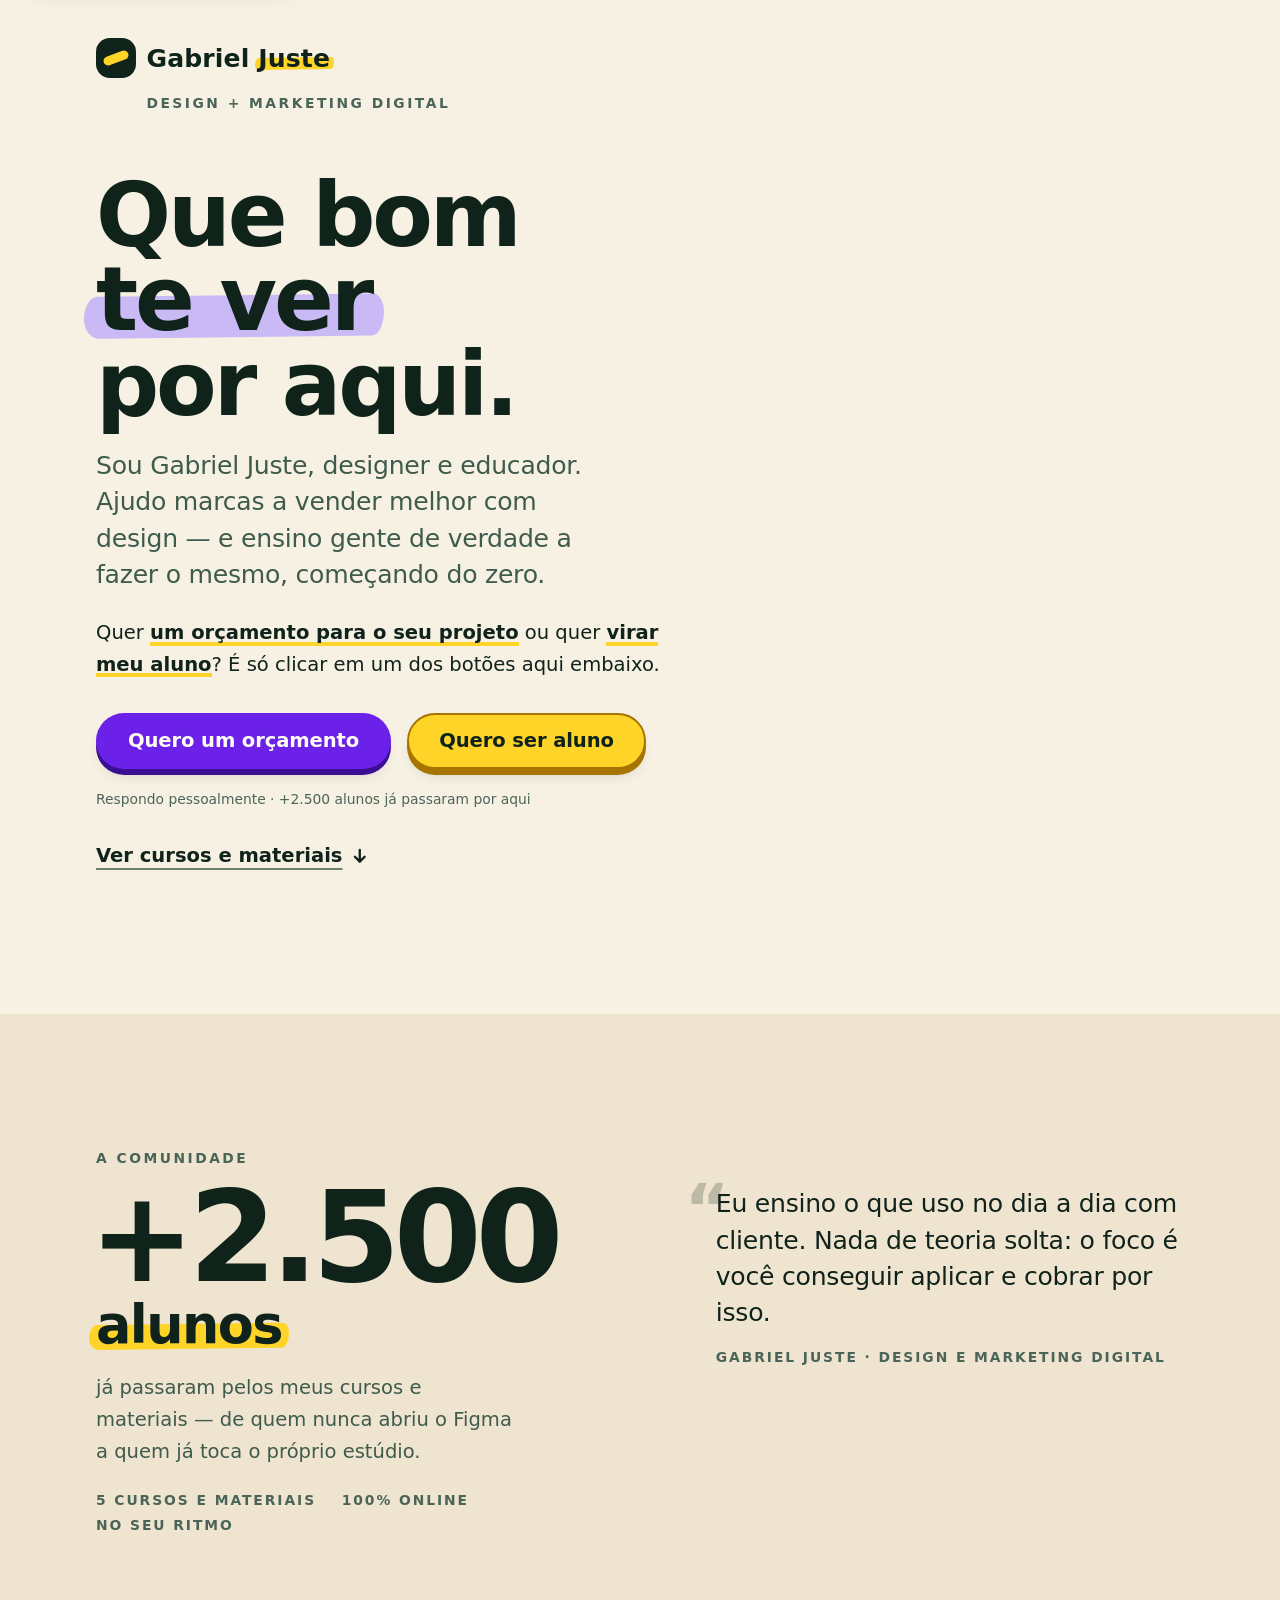
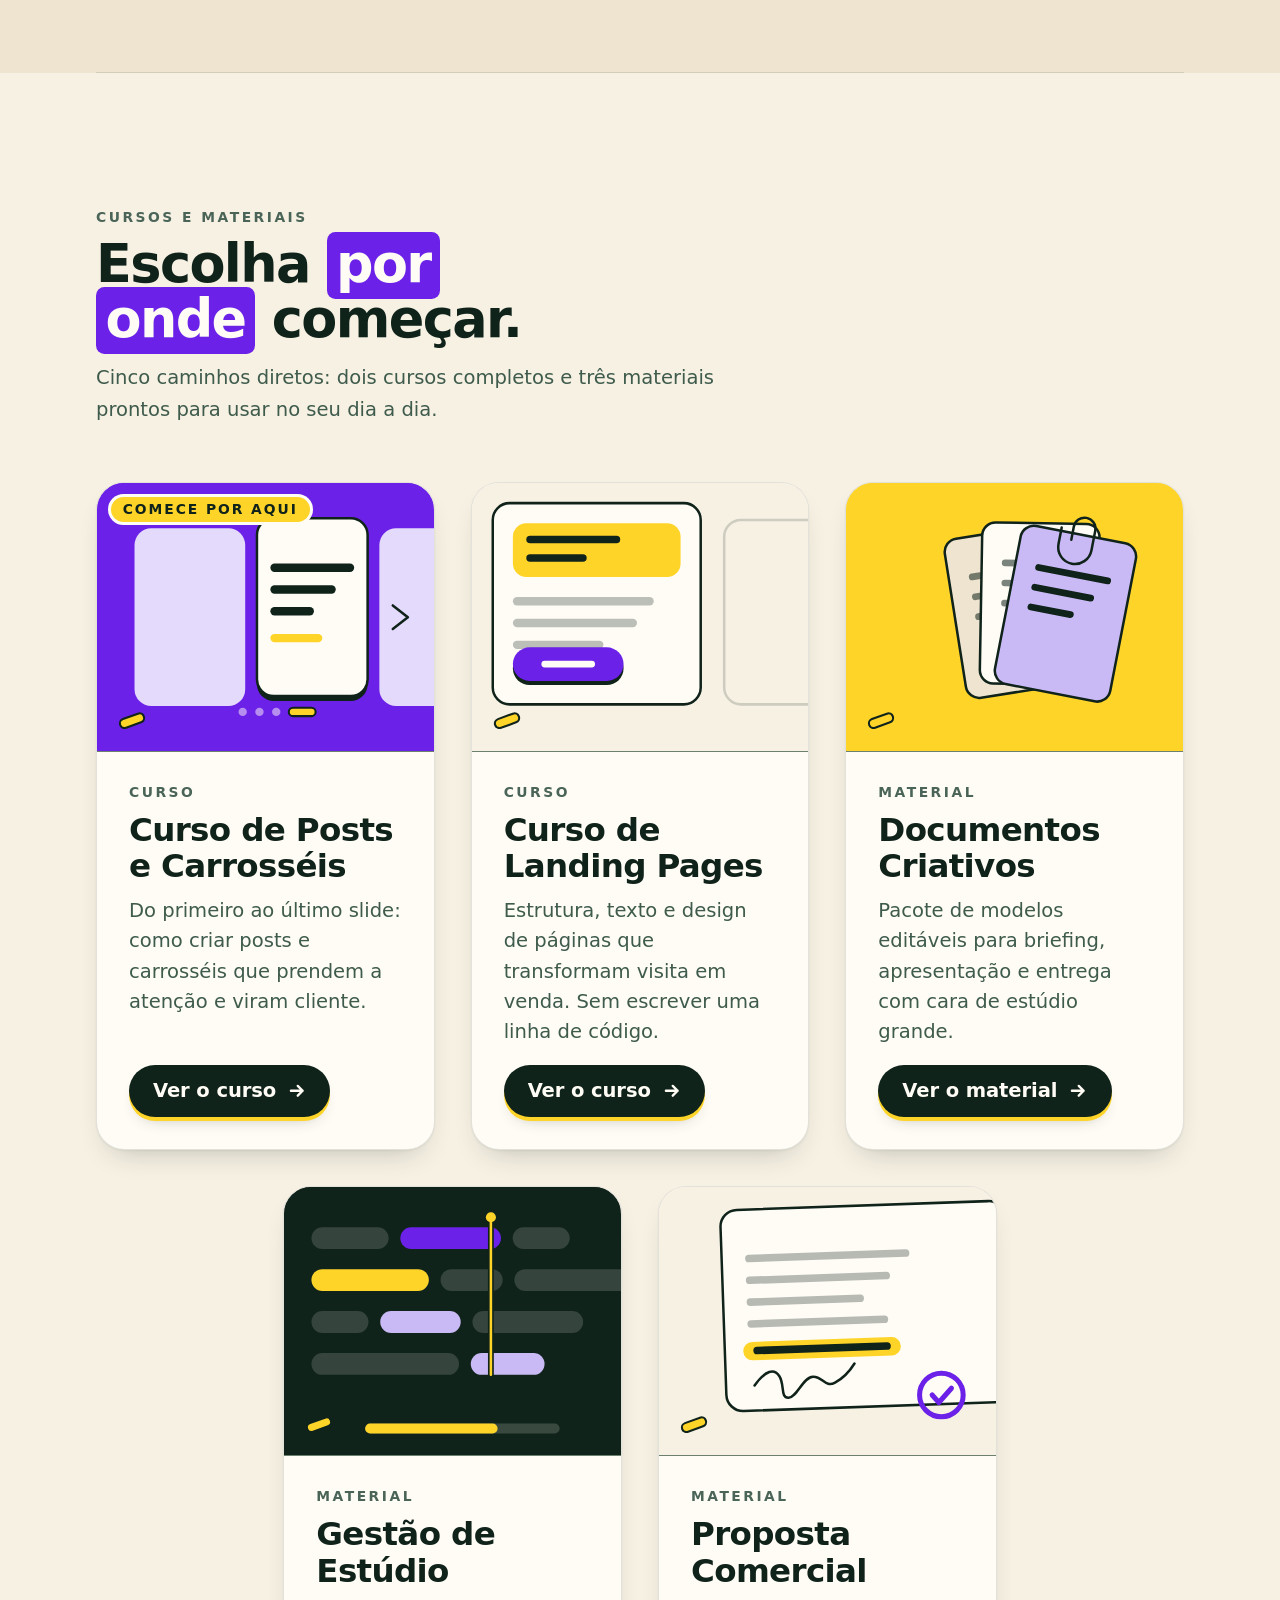
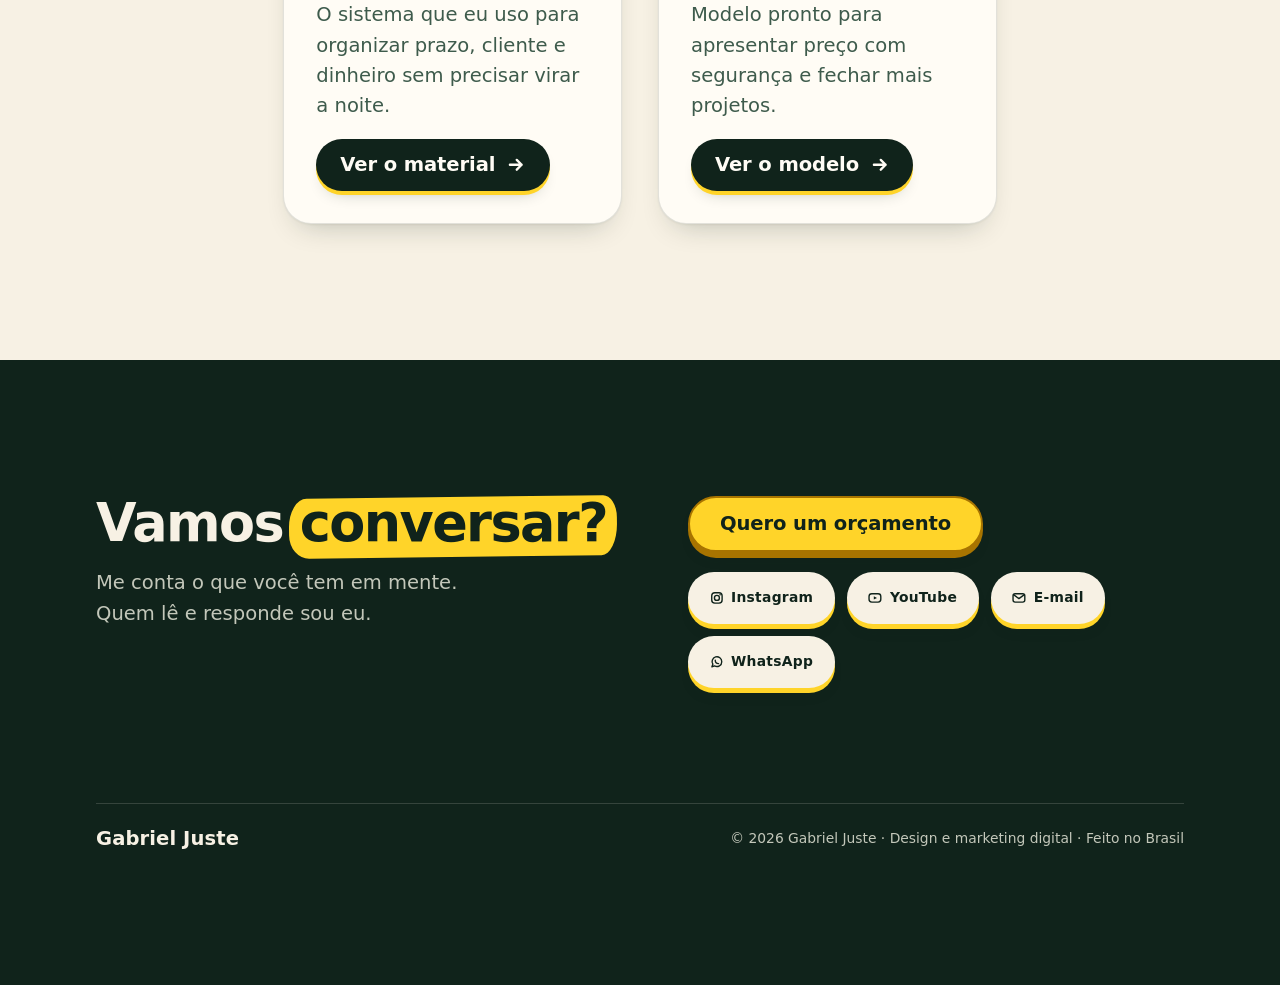
==== commit 960f8990: "Fix defects found by review: text zoom, forced colors, print, wrapping marks A multi-dimension revie" ====
--- a/index.html
+++ b/index.html
@@ -12,18 +12,24 @@
 <meta property="og:description" content="Cursos, materiais e orçamentos de design e marketing digital. Mais de 2.500 alunos.">
 <meta property="og:locale" content="pt_BR">
 <link rel="stylesheet" href="styles.css">
-<link rel="icon" href="data:image/svg+xml,%3Csvg xmlns='http://www.w3.org/2000/svg' viewBox='0 0 40 40'%3E%3Crect width='40' height='40' rx='14' fill='%2310231B'/%3E%3Crect x='7' y='15.5' width='26' height='9' rx='4.5' fill='%23FFD429' transform='rotate(-20 20 20)'/%3E%3C/svg%3E">
+<link rel="icon" href="data:image/svg+xml,%3Csvg%20xmlns='http://www.w3.org/2000/svg'%20viewBox='0%200%2040%2040'%3E%3Crect%20width='40'%20height='40'%20rx='14'%20fill='%2310231B'/%3E%3Crect%20x='7'%20y='15.5'%20width='26'%20height='9'%20rx='4.5'%20fill='%23FFD429'%20transform='rotate(-20%2020%2020)'/%3E%3C/svg%3E">
 
 <!-- =========================================================
      LINKS A SUBSTITUIR ANTES DE PUBLICAR
-     Todos os href="#" abaixo são provisórios. Trocar por:
-       1. "Quero um orçamento"  → link do WhatsApp / formulário
-          ex.: https://wa.me/55DDDNUMERO?text=Oi%20Gabriel...
-       2. "Quero ser aluno"     → página de vendas / checkout
-       3. Os 5 botões dos cards → link de cada curso/material
-       4. Rodapé                → Instagram, YouTube, e-mail, WhatsApp
-     Os trechos marcados com "CONFIRMAR" sao texto de rascunho
-     só o número "+2.500 alunos" veio do cliente.
+     Todo href que começa com "#TROCAR-" é provisório: procure por
+     TROCAR- no arquivo e troque cada um pelo endereço real.
+       #TROCAR-orcamento   → WhatsApp ou formulário de orçamento
+                             ex.: https://wa.me/55DDDNUMERO?text=Oi%20Gabriel
+       #TROCAR-<oferta>    → página de venda de cada curso/material
+       #TROCAR-<rede>      → Instagram, YouTube, e-mail, WhatsApp
+     Um fragmento inexistente não rola a página (ao contrário de href="#",
+     que joga o visitante de volta ao topo), então nenhum clique quebra a
+     leitura enquanto os links não entram.
+     "Quero ser aluno" já aponta para #cursos, que existe nesta página.
+
+     TEXTO: só o número "+2.500 alunos" veio do cliente. Todo o resto é
+     rascunho; os pontos que afirmam algo verificável estão marcados com
+     CONFIRMAR ao lado.
      ========================================================= -->
 </head>
 <body>
@@ -59,7 +65,7 @@
   </div>
 </header>
 
-<main id="conteudo">
+<main id="conteudo" tabindex="-1">
 
   <!-- ============ 1. TOPO / BOAS-VINDAS ============ -->
   <section class="hero" aria-labelledby="h-hero">
@@ -72,8 +78,8 @@
         <p class="instrucao">Quer <strong class="grifo grifo--sublinha" style="--i:1"><span>um orçamento para o seu projeto</span></strong> ou quer <strong class="grifo grifo--sublinha" style="--i:2"><span>virar meu aluno</span></strong>? É só clicar em um dos botões aqui embaixo.</p>
 
         <div class="cta-row">
-          <a class="btn btn--primary" href="#">Quero um orçamento</a>
-          <a class="btn btn--secondary" href="#">Quero ser aluno</a>
+          <a class="btn btn--primary" href="#TROCAR-orcamento">Quero um orçamento</a>
+          <a class="btn btn--secondary" href="#cursos">Quero ser aluno</a>
         </div>
 
         <!-- CONFIRMAR: prazo de resposta -->
@@ -97,7 +103,8 @@
             <span class="stat__num">+2.500</span>
             <span class="stat__word grifo" style="--i:0"><span>alunos</span></span>
           </h2>
-          <p class="stat__support">já passaram pelos meus cursos e materiais — de quem nunca tinha aberto o Figma a estúdio com fila de cliente.</p>
+          <!-- CONFIRMAR: descrição do público -->
+          <p class="stat__support">já passaram pelos meus cursos e materiais — de quem nunca abriu o Figma a quem já toca o próprio estúdio.</p>
           <!-- CONFIRMAR: formato e disponibilidade das ofertas -->
           <ul class="stat__mini">
             <li>5 cursos e materiais</li>
@@ -106,9 +113,11 @@
           </ul>
         </div>
 
+        <!-- CONFIRMAR: fala escrita para o Gabriel, não é uma frase dele.
+             Ele precisa reescrever ou aprovar antes de publicar. -->
         <div class="stat__quote">
-          <blockquote>Eu ensino exatamente o que uso todo dia no estúdio. Nada de teoria solta: você sai de cada aula com uma peça pronta para entregar.</blockquote>
-          <cite>Gabriel Juste · Design e marketing digital</cite>
+          <blockquote>Eu ensino o que uso no dia a dia com cliente. Nada de teoria solta: o foco é você conseguir aplicar e cobrar por isso.</blockquote>
+          <p class="cite">Gabriel Juste · Design e marketing digital</p>
         </div>
       </div>
     </div>
@@ -121,6 +130,9 @@
       <h2 id="h-cursos">Escolha <span class="bloco">por onde</span> começar.</h2>
       <p class="cursos__sub">Cinco caminhos diretos: dois cursos completos e três materiais prontos para usar no seu dia a dia.</p>
 
+      <!-- CONFIRMAR: o cliente passou só os cinco nomes. Os rótulos
+           CURSO/MATERIAL, os prefixos "Curso de ", as cinco descrições e a
+           contagem "dois cursos e três materiais" acima são rascunho. -->
       <ul class="cards">
 
         <!-- 1. POSTS E CARROSSÉIS -->
@@ -129,8 +141,8 @@
             <svg viewBox="0 0 400 320" preserveAspectRatio="xMidYMid meet" width="100%" height="100%" aria-hidden="true" focusable="false">
               <rect width="400" height="320" fill="#6B21E8"/>
               <rect x="44" y="54" width="132" height="212" rx="20" fill="#E4DAFB"/>
-              <path d="M356 146l18 14-18 14" fill="none" stroke="#10231B" stroke-width="3" stroke-linecap="round" stroke-linejoin="round"/>
               <rect x="336" y="54" width="132" height="212" rx="20" fill="#E4DAFB"/>
+              <path d="M352 146l18 14-18 14" fill="none" stroke="#10231B" stroke-width="3" stroke-linecap="round" stroke-linejoin="round"/>
               <rect x="190" y="48" width="132" height="212" rx="20" fill="#10231B"/>
               <rect x="190" y="42" width="132" height="212" rx="20" fill="#FFFCF5" stroke="#10231B" stroke-width="3"/>
               <rect x="206" y="96" width="100" height="10" rx="5" fill="#10231B"/>
@@ -143,13 +155,15 @@
               <rect x="228" y="268" width="32" height="10" rx="5" fill="#FFD429" stroke="#10231B" stroke-width="2.5"/>
               <use href="#grifo-mark" x="26" y="278"/>
             </svg>
-            <span class="card__badge">Mais vendido</span>
+            <!-- CONFIRMAR: qual oferta destacar. Era "Mais vendido" — trocado porque
+                 isso afirma um ranking de vendas que o cliente não forneceu. -->
+            <span class="card__badge">Comece por aqui</span>
           </div>
           <div class="card__body">
             <p class="kicker">Curso</p>
             <h3>Curso de Posts e Carrosséis</h3>
             <p class="card__desc">Do primeiro ao último slide: como criar posts e carrosséis que prendem a atenção e viram cliente.</p>
-            <a class="btn btn--card" href="#" aria-label="Ver o Curso de Posts e Carrosséis">Ver o curso
+            <a class="btn btn--card" href="#TROCAR-posts-carrosseis" aria-label="Ver o Curso de Posts e Carrosséis">Ver o curso
               <svg class="btn__arrow" viewBox="0 0 20 20" aria-hidden="true" focusable="false"><use href="#seta-dir"/></svg>
             </a>
           </div>
@@ -168,9 +182,9 @@
               <rect x="48" y="136" width="168" height="10" rx="5" fill="#10231B" opacity=".28"/>
               <rect x="48" y="162" width="148" height="10" rx="5" fill="#10231B" opacity=".28"/>
               <rect x="48" y="188" width="108" height="10" rx="5" fill="#10231B" opacity=".28"/>
-              <rect x="48" y="225" width="132" height="40" rx="20" fill="#10231B"/>
-              <rect x="48" y="220" width="132" height="40" rx="20" fill="#6B21E8"/>
-              <rect x="82" y="236" width="64" height="8" rx="4" fill="#FFFCF5"/>
+              <rect x="48" y="201" width="132" height="40" rx="20" fill="#10231B"/>
+              <rect x="48" y="196" width="132" height="40" rx="20" fill="#6B21E8"/>
+              <rect x="82" y="212" width="64" height="8" rx="4" fill="#FFFCF5"/>
               <use href="#grifo-mark" x="26" y="278"/>
             </svg>
           </div>
@@ -178,7 +192,7 @@
             <p class="kicker">Curso</p>
             <h3>Curso de Landing Pages</h3>
             <p class="card__desc">Estrutura, texto e design de páginas que transformam visita em venda. Sem escrever uma linha de código.</p>
-            <a class="btn btn--card" href="#" aria-label="Ver o Curso de Landing Pages">Ver o curso
+            <a class="btn btn--card" href="#TROCAR-landing-pages" aria-label="Ver o Curso de Landing Pages">Ver o curso
               <svg class="btn__arrow" viewBox="0 0 20 20" aria-hidden="true" focusable="false"><use href="#seta-dir"/></svg>
             </a>
           </div>
@@ -216,14 +230,14 @@
             <p class="kicker">Material</p>
             <h3>Documentos Criativos</h3>
             <p class="card__desc">Pacote de modelos editáveis para briefing, apresentação e entrega com cara de estúdio grande.</p>
-            <a class="btn btn--card" href="#" aria-label="Ver o material Documentos Criativos">Ver o material
+            <a class="btn btn--card" href="#TROCAR-documentos-criativos" aria-label="Ver o material Documentos Criativos">Ver o material
               <svg class="btn__arrow" viewBox="0 0 20 20" aria-hidden="true" focusable="false"><use href="#seta-dir"/></svg>
             </a>
           </div>
         </article></li>
 
         <!-- 4. GESTÃO DE ESTÚDIO -->
-        <li class="card card--wide"><article>
+        <li class="card"><article>
           <div class="card__cover" style="--cover-bg:#10231B">
             <svg viewBox="0 0 400 320" preserveAspectRatio="xMidYMid meet" width="100%" height="100%" aria-hidden="true" focusable="false">
               <rect width="400" height="320" fill="#10231B"/>
@@ -237,8 +251,9 @@
               <rect x="114" y="148" width="96"  height="26" rx="13" fill="#C9B9F5"/>
               <rect x="224" y="148" width="132" height="26" rx="13" fill="#F7F1E4" opacity=".16"/>
               <rect x="32"  y="198" width="176" height="26" rx="13" fill="#F7F1E4" opacity=".16"/>
-              <rect x="222" y="198" width="88"  height="26" rx="13" fill="#FFD429"/>
-              <path d="M246 36v196" stroke="#FFD429" stroke-width="3" stroke-linecap="round"/>
+              <rect x="222" y="198" width="88"  height="26" rx="13" fill="#C9B9F5"/>
+              <path d="M246 36v188" stroke="#10231B" stroke-width="7" stroke-linecap="round"/>
+              <path d="M246 36v188" stroke="#FFD429" stroke-width="3" stroke-linecap="round"/>
               <circle cx="246" cy="36" r="6" fill="#FFD429"/>
               <rect x="96" y="282" width="232" height="12" rx="6" fill="#F7F1E4" opacity=".18"/>
               <rect x="96" y="282" width="158" height="12" rx="6" fill="#FFD429"/>
@@ -249,14 +264,14 @@
             <p class="kicker">Material</p>
             <h3>Gestão de Estúdio</h3>
             <p class="card__desc">O sistema que eu uso para organizar prazo, cliente e dinheiro sem precisar virar a noite.</p>
-            <a class="btn btn--card" href="#" aria-label="Ver o material Gestão de Estúdio">Ver o material
+            <a class="btn btn--card" href="#TROCAR-gestao-de-estudio" aria-label="Ver o material Gestão de Estúdio">Ver o material
               <svg class="btn__arrow" viewBox="0 0 20 20" aria-hidden="true" focusable="false"><use href="#seta-dir"/></svg>
             </a>
           </div>
         </article></li>
 
         <!-- 5. PROPOSTA COMERCIAL -->
-        <li class="card card--wide"><article>
+        <li class="card"><article>
           <div class="card__cover" style="--cover-bg:#F7F1E4">
             <svg viewBox="0 0 400 320" preserveAspectRatio="xMidYMid meet" width="100%" height="100%" aria-hidden="true" focusable="false">
               <rect width="400" height="320" fill="#F7F1E4"/>
@@ -271,8 +286,8 @@
                 <path d="M110 232c14-18 24-20 30-10s0 26 10 26 18-24 30-24 14 14 26 8 20-16 24-22"
                       fill="none" stroke="#10231B" stroke-width="3" stroke-linecap="round" stroke-linejoin="round"/>
               </g>
-              <circle cx="78" cy="72" r="34" fill="none" stroke="#6B21E8" stroke-width="6"/>
-              <rect x="61" y="67" width="34" height="10" rx="5" fill="#6B21E8" transform="rotate(-14 78 72)"/>
+              <circle cx="336" cy="248" r="26" fill="none" stroke="#6B21E8" stroke-width="6"/>
+              <path d="M325 248l8 9 15-17" fill="none" stroke="#6B21E8" stroke-width="6" stroke-linecap="round" stroke-linejoin="round"/>
               <use href="#grifo-mark" x="26" y="278"/>
             </svg>
           </div>
@@ -280,7 +295,7 @@
             <p class="kicker">Material</p>
             <h3>Proposta Comercial</h3>
             <p class="card__desc">Modelo pronto para apresentar preço com segurança e fechar mais projetos.</p>
-            <a class="btn btn--card" href="#" aria-label="Ver o modelo de Proposta Comercial">Ver o modelo
+            <a class="btn btn--card" href="#TROCAR-proposta-comercial" aria-label="Ver o modelo de Proposta Comercial">Ver o modelo
               <svg class="btn__arrow" viewBox="0 0 20 20" aria-hidden="true" focusable="false"><use href="#seta-dir"/></svg>
             </a>
           </div>
@@ -301,26 +316,26 @@
     </div>
 
     <div class="rodape__right">
-      <a class="btn btn--secondary" href="#">Quero um orçamento</a>
+      <a class="btn btn--secondary" href="#TROCAR-orcamento">Quero um orçamento</a>
       <nav aria-label="Contato e redes">
         <ul class="contatos">
-          <li><a class="btn btn--cream" href="#">
+          <li><a class="btn btn--cream" href="#TROCAR-instagram">
             <svg class="btn__arrow" viewBox="0 0 20 20" aria-hidden="true" focusable="false">
               <rect x="2.5" y="2.5" width="15" height="15" rx="4.5" fill="none" stroke="currentColor" stroke-width="2"/>
               <circle cx="10" cy="10" r="3.6" fill="none" stroke="currentColor" stroke-width="2"/>
               <circle cx="14.6" cy="5.4" r="1.15" fill="currentColor"/>
             </svg>Instagram</a></li>
-          <li><a class="btn btn--cream" href="#">
+          <li><a class="btn btn--cream" href="#TROCAR-youtube">
             <svg class="btn__arrow" viewBox="0 0 20 20" aria-hidden="true" focusable="false">
               <rect x="1.5" y="4" width="17" height="12" rx="4" fill="none" stroke="currentColor" stroke-width="2"/>
               <path d="M8.4 7.6l4.6 2.4-4.6 2.4z" fill="currentColor"/>
             </svg>YouTube</a></li>
-          <li><a class="btn btn--cream" href="#">
+          <li><a class="btn btn--cream" href="#TROCAR-email">
             <svg class="btn__arrow" viewBox="0 0 20 20" aria-hidden="true" focusable="false">
               <rect x="1.5" y="4" width="17" height="12" rx="3" fill="none" stroke="currentColor" stroke-width="2"/>
               <path d="M2.6 5.6L10 11l7.4-5.4" fill="none" stroke="currentColor" stroke-width="2" stroke-linecap="round" stroke-linejoin="round"/>
             </svg>E-mail</a></li>
-          <li><a class="btn btn--cream" href="#">
+          <li><a class="btn btn--cream" href="#TROCAR-whatsapp">
             <svg class="btn__arrow" viewBox="0 0 20 20" aria-hidden="true" focusable="false">
               <path d="M17 9.6a7 7 0 0 1-10.3 6.2L2.8 17l1.3-3.7A7 7 0 1 1 17 9.6z" fill="none" stroke="currentColor" stroke-width="2" stroke-linejoin="round"/>
               <path d="M7.6 7.6c0 3 1.8 4.8 4.8 4.8"  fill="none" stroke="currentColor" stroke-width="2" stroke-linecap="round"/>
@@ -343,7 +358,12 @@
    desenhado — não existe estado escondido nem FOUC. */
 (function(){
   if (matchMedia('(prefers-reduced-motion: reduce)').matches) return;
-  var marks = document.querySelectorAll('.grifo');
+  // O grifo do rodapé fica de fora: naquela faixa o texto é verde-escuro e
+  // só é legível em cima da tarja amarela, então ela nunca pode ficar em
+  // scaleX(0) esperando um scroll que talvez não aconteça.
+  var marks = [].filter.call(document.querySelectorAll('.grifo'), function(m){
+    return !(m.closest && m.closest('.band--dark'));
+  });
   if (!('IntersectionObserver' in window) || !marks.length) return;
   marks.forEach(function(m){ m.style.setProperty('--sweep','0'); });
   var io = new IntersectionObserver(function(entries){
--- a/styles.css
+++ b/styles.css
@@ -106,7 +106,14 @@
 }
 
 img,svg{ max-width:100%; }
-h1,h2,h3{ margin:0; hyphens:none; text-wrap:balance; }
+/* hyphens:none porque título em português não pode quebrar com hífen
+   ("Carros-séis"). O último recurso é overflow-wrap:anywhere, e tem de ser
+   "anywhere", não "break-word": por especificação só "anywhere" entra no
+   cálculo de min-content. Com "break-word" o grifo (um inline-block) media
+   a palavra inteira, não cabia na coluna e vazava da tela quando o usuário
+   aumentava o texto do navegador; a quebra só acontece quando a palavra
+   realmente não cabe, então nada muda no tamanho normal. */
+h1,h2,h3{ margin:0; hyphens:none; text-wrap:balance; overflow-wrap:anywhere; }
 p{ margin:0; hyphens:auto; -webkit-hyphens:auto; max-width:var(--measure); }
 ul{ margin:0; padding:0; }
 
@@ -115,6 +122,9 @@
   outline-offset:3px;
   border-radius:var(--r-focus);
 }
+/* <main tabindex="-1"> só existe para receber o foco do link "pular para
+   o conteúdo"; não é um controle, então não desenha anel. */
+[tabindex="-1"]:focus{ outline:none; }
 
 .wrap{ width:var(--wrap); margin-inline:auto; }
 
@@ -128,7 +138,10 @@
   background:var(--bg); color:var(--ink);
   border-radius:var(--r-chip);
   font:700 var(--step-0)/1 var(--font-display);
-  text-decoration:none; white-space:nowrap;
+  text-decoration:none;
+  /* sem largura travada: com a fonte-base grande do usuário um nowrap de
+     56px de altura passava da tela e alargava o documento */
+  max-width:calc(100% - 2rem);
   box-shadow:0 4px 0 0 var(--yellow), var(--air-1);
   transform:translateY(-160%);
   transition:transform .16s var(--ease);
@@ -152,10 +165,11 @@
 .lead{ font:500 var(--step-1)/1.45 var(--font-display); letter-spacing:-.01em; max-width:32ch; color:var(--ink-2); }
 .micro{ font:400 var(--step--1)/1.5 var(--font-display); color:var(--ink-3); }
 blockquote{ font:500 var(--step-1)/1.45 var(--font-display); letter-spacing:-.01em; max-width:30ch; margin:0; }
-cite{
+.cite{
+  display:block;
   font:700 var(--step--1)/1.4 var(--font-display);
   letter-spacing:.14em; text-transform:uppercase;
-  font-style:normal; color:var(--ink-3);
+  color:var(--ink-3);
 }
 
 /* ============================================================
@@ -182,6 +196,7 @@
   background:var(--btn-bg); color:var(--btn-ink);
   font:700 var(--step-0)/1 var(--font-display); letter-spacing:-.005em;
   text-decoration:none; text-align:center; cursor:pointer;
+  max-width:100%;
   -webkit-tap-highlight-color:transparent;
   box-shadow: 0 var(--lip) 0 0 var(--lip-color),
               0 10px 18px -12px rgba(16,35,27,.45);
@@ -203,11 +218,10 @@
 }
 .btn:focus-visible{ outline:3px solid var(--focus); outline-offset:4px; }
 
-.btn__arrow{ width:1em; height:1em; flex:none; }
+.btn__arrow{ width:1em; height:1em; flex:none; transition:transform .16s var(--ease); }
 @media (hover:hover){
   .btn--card:hover .btn__arrow{ transform:translateX(3px); }
 }
-.btn__arrow{ transition:transform .16s var(--ease); }
 
 /* PRIMÁRIO — creme sobre roxo 6,81:1 | preenchimento vs página 6,20:1 */
 .btn--primary{ --btn-bg:var(--purple); --btn-ink:var(--surface); --lip-color:var(--purple-lip); }
@@ -271,10 +285,25 @@
   transition-delay: calc(var(--i,0) * 90ms);
 }
 .grifo--lilas::before{ background:var(--purple-mark); }  /* tinta sobre ele = 9,19:1 */
-.grifo--sublinha::before{
-  height:.22em; bottom:-.02em;
-  border-radius:.14em .1em .12em .16em / .5em .4em .55em .45em;
-}
+/* O sublinhado marca frases longas, que quebram em duas linhas no
+   celular. Um ::before absoluto sobre um inline-block não consegue
+   acompanhar isso — o inline-block estica para a coluna inteira e o
+   traço vira uma barra solta embaixo da última linha. Aqui o traço é um
+   fundo do próprio texto em linha, com box-decoration-break:clone, então
+   cada pedaço da frase ganha o seu. --sweep continua controlando a
+   animação, agora pela largura do fundo. */
+.grifo--sublinha{
+  display:inline;
+  padding-bottom:.08em;
+  background-image:linear-gradient(var(--yellow),var(--yellow));
+  background-repeat:no-repeat;
+  background-position:0 100%;
+  background-size:calc(var(--sweep,1) * 100%) .22em;
+  box-decoration-break:clone; -webkit-box-decoration-break:clone;
+  transition:background-size .55s cubic-bezier(.22,.9,.28,1);
+  transition-delay:calc(var(--i,0) * 90ms);
+}
+.grifo--sublinha::before{ content:none; }
 /* Dentro da faixa escura a palavra grifada vira tinta (11,50:1 sobre o
    amarelo). Como o fundo também é escuro, o traço precisa cobrir a
    palavra inteira: com a altura normal de marca-texto (.48em) só a
@@ -343,6 +372,14 @@
 .stat__num{
   display:block; color:var(--ink);                         /* 13,05:1 na areia */
   font:700 var(--step-5)/0.82 var(--font-display);
+  /* Teto contra a largura da tela, além do teto em rem. O piso de
+     --step-5 é 4.5rem e cresce junto com a fonte-base do usuário,
+     enquanto a coluna continua presa à viewport: sem este min() o
+     número mais importante da página é cortado quando alguém aumenta o
+     texto do navegador. Longhand DEPOIS do atalho font: — dentro do
+     atalho, math-function seguida de barra tem histórico de bug de
+     parsing no WebKit, e ali a falha derrubaria a fonte inteira. */
+  font-size:min(var(--step-5), 19vw);
   letter-spacing:-.05em; font-variant-numeric: lining-nums tabular-nums;
   margin-left:-.055em;
 }
@@ -354,20 +391,19 @@
 .stat__support{ margin-top:1.25rem; color:var(--ink-2); max-width:34ch; }   /* 5,94:1 */
 .stat__mini{
   list-style:none; margin:1.5rem 0 0; padding:0;
-  display:flex; flex-wrap:wrap; gap:.35rem 0;
+  /* Separados por espaço, não por glifo: qualquer "·" — antes ou depois
+     do item — fica pendurado na ponta da linha quando a lista quebra. */
+  display:flex; flex-wrap:wrap; gap:.35rem 1.6rem;
   font:700 var(--step--1)/1.4 var(--font-display);
   letter-spacing:.14em; text-transform:uppercase; color:var(--ink-3);        /* 5,06:1 */
 }
-/* O separador vai depois do item, nunca antes: como ::before ele viraria
-   um "·" órfão no começo da linha quando a lista quebra. */
-.stat__mini li:not(:last-child)::after{ content:"·"; margin-inline:.7rem; }
 .stat__quote{ position:relative; padding-left:1.6em; }
 .stat__quote::before{
-  content:"\201C"; position:absolute; left:0; top:-.18em;
+  content:"\201C" / ""; position:absolute; left:0; top:-.18em;
   font:700 3.5em/1 var(--font-display); color:var(--ink);
   opacity:.22; pointer-events:none;
 }
-.stat__quote cite{ display:block; margin-top:1rem; }
+.stat__quote .cite{ margin-top:1rem; }
 
 /* ============================================================
    6. CURSOS E MATERIAIS
@@ -385,8 +421,13 @@
 @media (min-width:700px){ .cards{ grid-template-columns:repeat(2,minmax(0,1fr)); } }
 @media (min-width:1000px){
   .cards{ grid-template-columns:repeat(6,minmax(0,1fr)); }
-  .card{ grid-column:span 2; }        /* cards 1–3 */
-  .card--wide{ grid-column:span 3; }  /* cards 4–5 → fila de 2, centrada */
+  .card{ grid-column:span 2; }
+  /* A segunda fila tem duas peças. Em vez de alargá-las, empurramos a
+     primeira uma coluna para dentro: a fila fica centrada e os cinco
+     cards ficam com a mesma largura — o que importa porque a arte das
+     capas escala com a caixa, e larguras diferentes fariam a marca do
+     grifo e as espessuras de traço mudarem de tamanho entre as filas. */
+  .cards > li:nth-child(4){ grid-column:2 / span 2; }
 }
 
 .card{
@@ -394,7 +435,6 @@
   background:var(--surface);
   border:1px solid var(--line-soft);
   border-radius:var(--r-card);
-  overflow:hidden; overflow:clip;
   box-shadow:var(--air-1);
   transition: transform .22s var(--ease), box-shadow .22s var(--ease);
 }
@@ -404,8 +444,14 @@
 }
 .card:focus-within{ box-shadow:var(--air-2); }
 
+/* O recorte fica na capa, não no card. No card, um overflow:clip também
+   cortaria o título e o botão quando o usuário aumenta o tamanho do
+   texto — e sem barra de rolagem, ou seja, conteúdo perdido. A capa é a
+   única coisa que precisa ser recortada (a arte sangra de propósito). */
 .card__cover{
   position:relative; display:block; aspect-ratio:5/4;
+  border-radius:calc(var(--r-card) - 1px) calc(var(--r-card) - 1px) 0 0;
+  overflow:hidden;
   border-bottom:1px solid var(--line-strong);   /* 3,97:1 sobre a superfície */
   background:var(--cover-bg,var(--surface));
 }
@@ -415,8 +461,15 @@
   display:flex; flex-direction:column; align-items:flex-start; gap:.7rem;
   padding:clamp(1.5rem,1rem + 1.4vw,2rem); flex:1;
 }
-.card__body h3{ max-width:22ch; }
-.card__desc{ color:var(--ink-2); font-size:var(--step-0); line-height:1.55; max-width:38ch; margin-bottom:.4rem; }
+/* align-items:flex-start dimensiona cada filho pelo próprio max-content, e
+   um teto em ch cresce junto com a fonte. Sem o min(...,100%) o título
+   vazava para fora do card assim que o usuário aumentava o texto. */
+.card__body > *{ max-width:100%; }
+.card__body h3{ max-width:min(22ch,100%); }
+.card__desc{
+  color:var(--ink-2); font-size:var(--step-0); line-height:1.55;
+  max-width:min(38ch,100%); margin-bottom:.4rem;
+}
 .card .btn--card{ margin-top:auto; width:100%; }
 @media (min-width:700px){ .card .btn--card{ width:auto; } }
 
@@ -444,6 +497,7 @@
   flex:1 1 20rem; min-width:0;
   display:flex; flex-direction:column; gap:1.25rem; align-items:flex-start;
 }
+.rodape__right > *{ max-width:100%; }
 .contatos{ list-style:none; display:flex; flex-wrap:wrap; gap:.75rem; }
 .rodape__bottom{
   flex-basis:100%;
@@ -476,6 +530,24 @@
   .card{ border:1px solid CanvasText; box-shadow:none; }
   .card__badge{ box-shadow:none; border:1px solid CanvasText; }
   .grifo::before{ display:none; }
+  .grifo--sublinha{ background-image:none; }
+  /* Sem o traço amarelo por trás, a palavra grifada da faixa escura
+     ficaria verde-escuro sobre verde-escuro (1:1) e sumiria. */
+  .band--dark .grifo > span{ color:var(--bg); }
   .bloco{ background:Canvas; color:CanvasText; outline:1px solid CanvasText; }
   .band--dark{ forced-color-adjust:none; }
 }
+
+/* ============================================================
+   9. IMPRESSÃO
+   Na impressão nada rola, então o observador de interseção pode nunca
+   ter disparado para o rodapé. Forçamos todos os grifos desenhados —
+   sem isso a palavra grifada da faixa escura sairia invisível no papel.
+   ============================================================ */
+@media print{
+  .grifo::before{ --sweep:1 !important; transform:rotate(-.7deg) !important; }
+  .grifo--sublinha{ background-size:100% .22em !important; }
+  .skip{ display:none; }
+  .btn{ box-shadow:none; border:1px solid var(--ink); }
+  .card{ box-shadow:none; break-inside:avoid; }
+}
